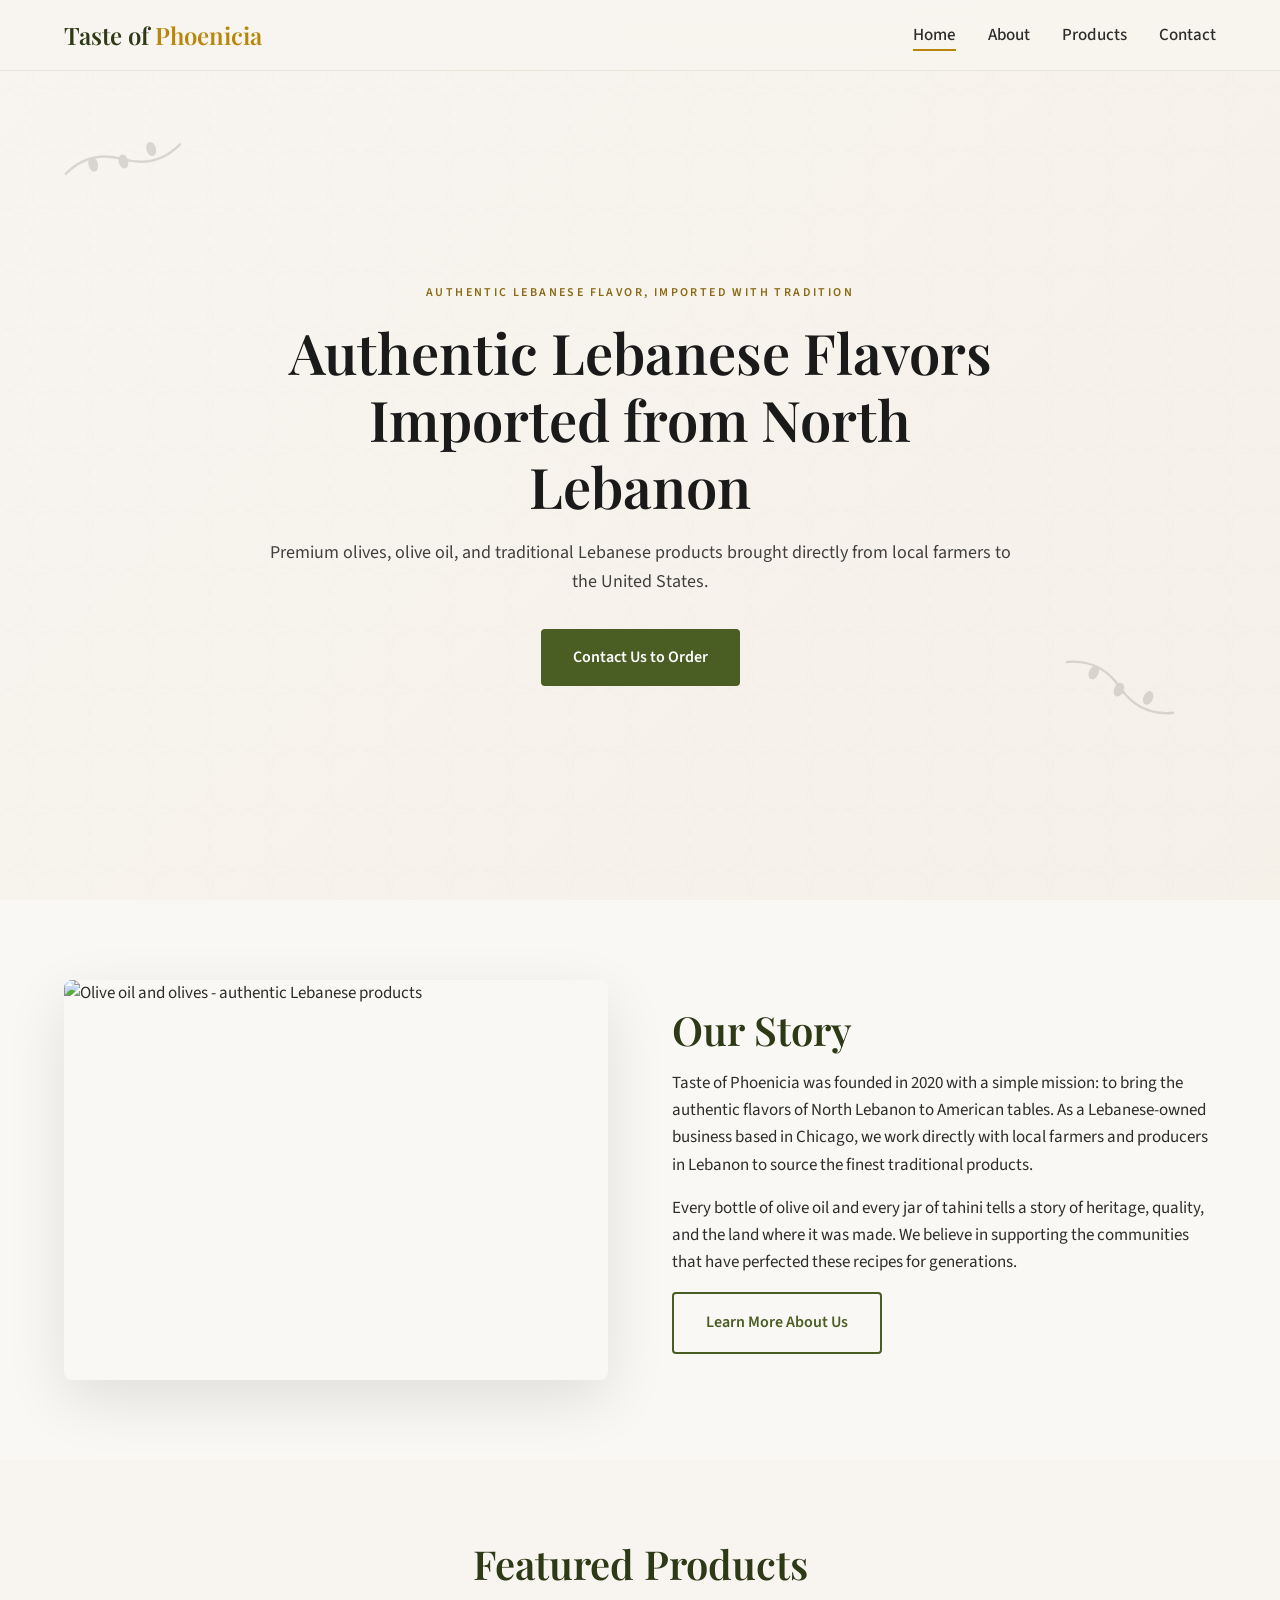
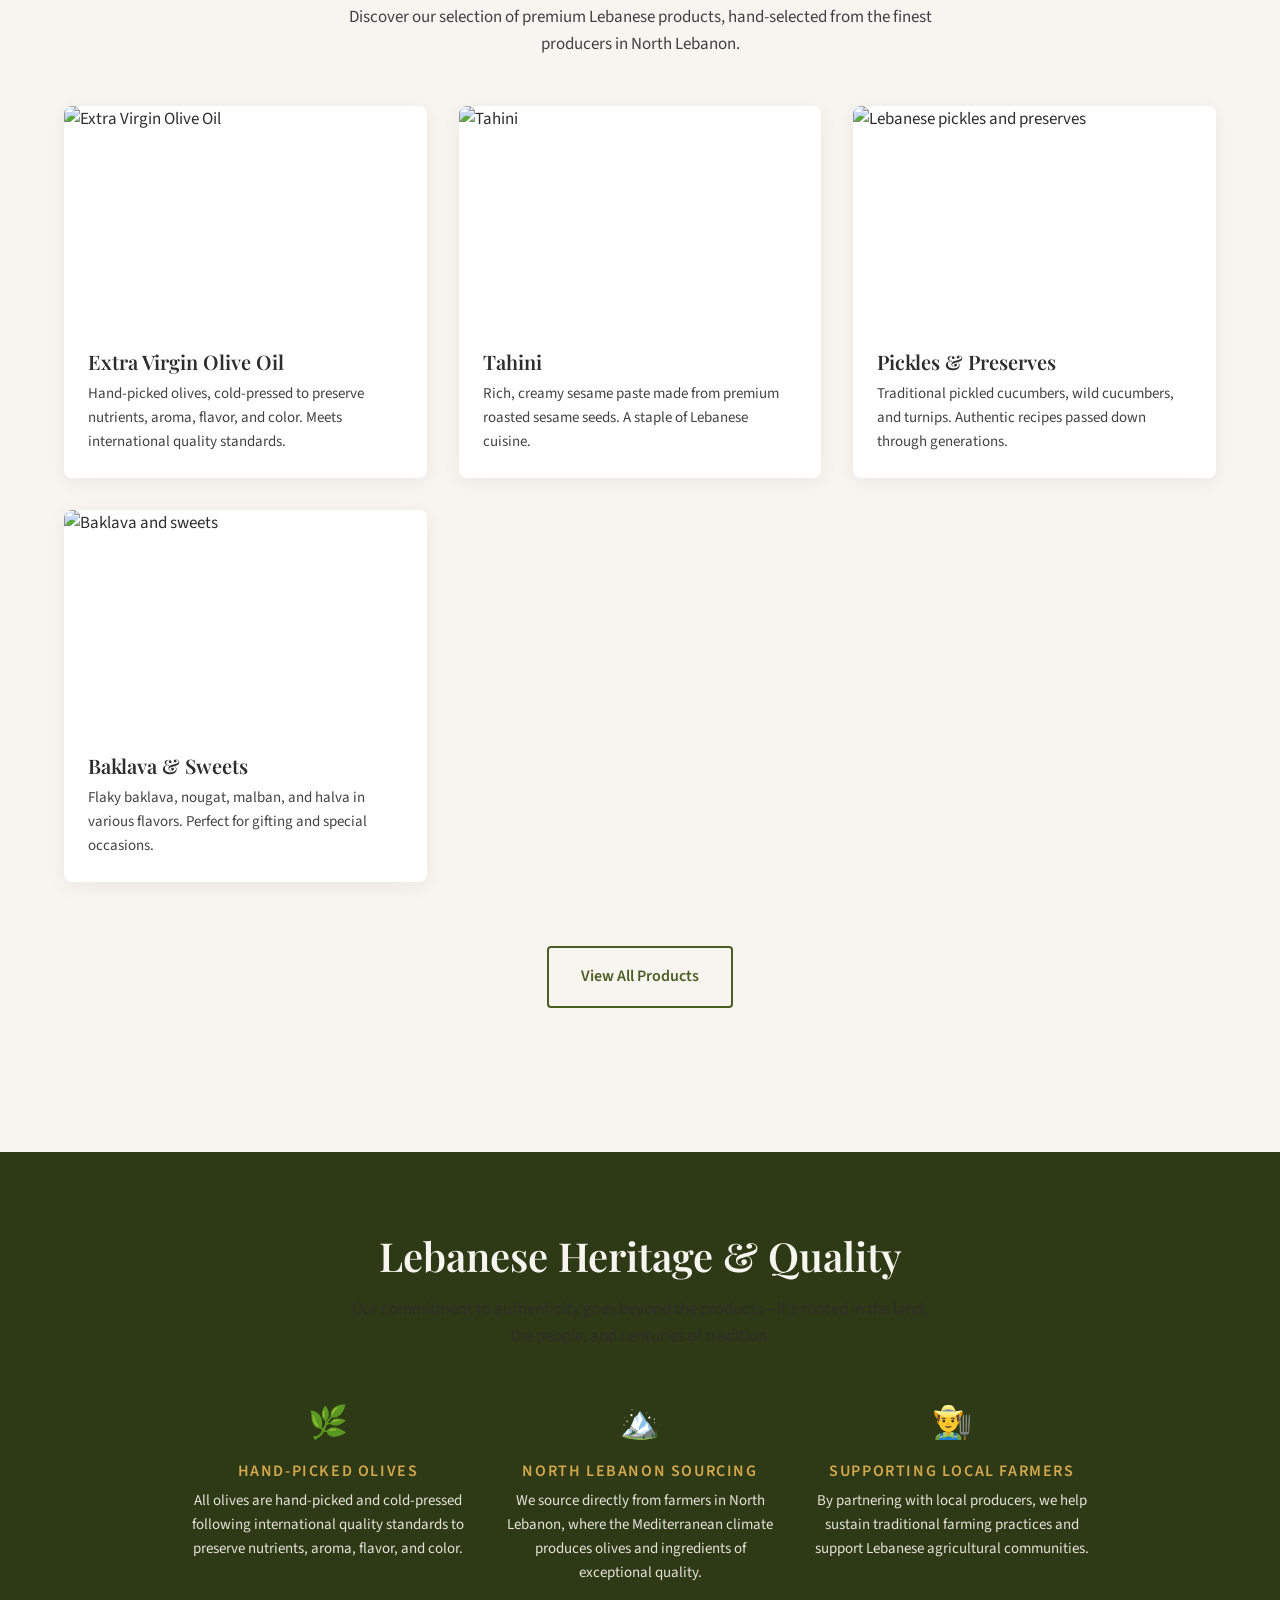
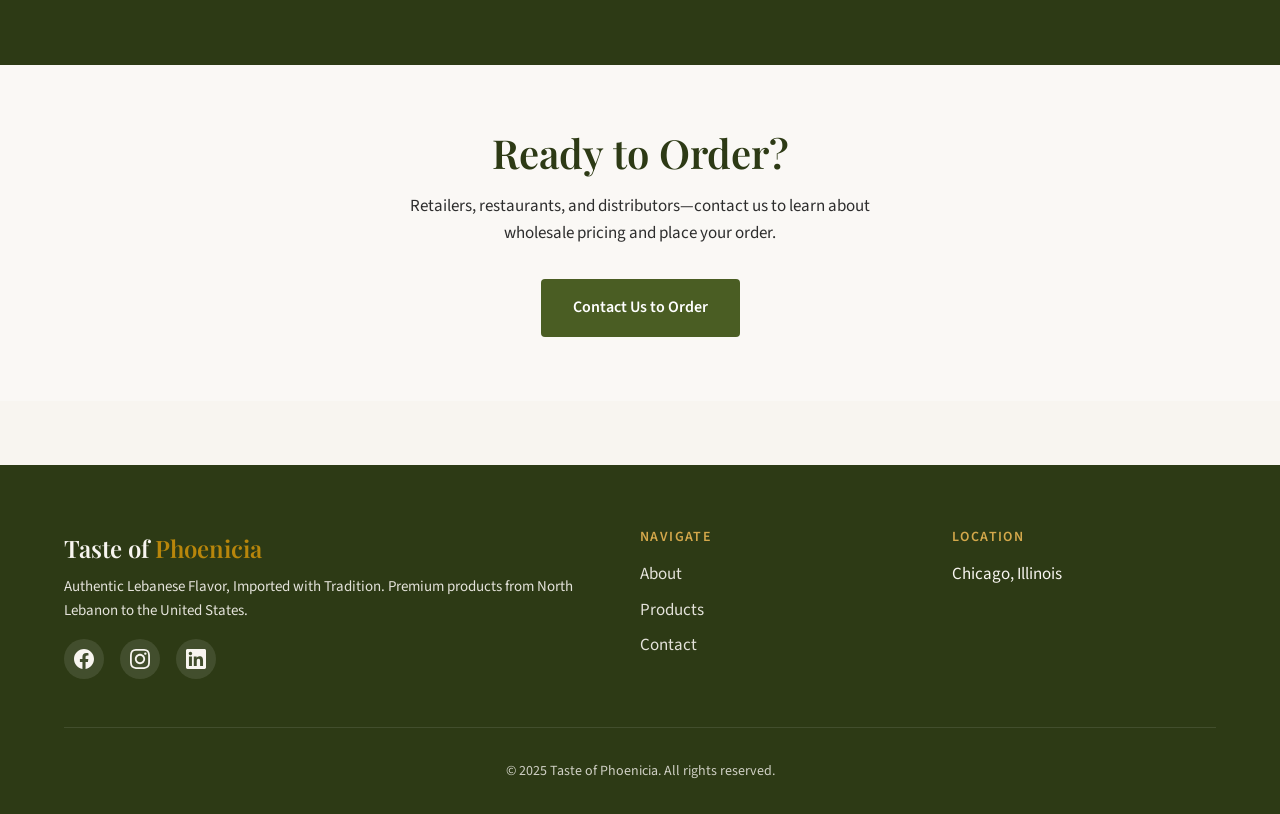
==== index.html @ 111ba5b9 "Initial website structure for Taste of Phoenicia" ====
<!DOCTYPE html>
<html lang="en">
<head>
  <meta charset="UTF-8">
  <meta name="viewport" content="width=device-width, initial-scale=1.0">
  <meta name="description" content="Taste of Phoenicia - Authentic Lebanese flavors imported from North Lebanon. Premium olives, olive oil, and traditional products for retailers and distributors in the USA.">
  <title>Taste of Phoenicia | Authentic Lebanese Flavors Imported from North Lebanon</title>
  <link rel="preconnect" href="https://fonts.googleapis.com">
  <link rel="preconnect" href="https://fonts.gstatic.com" crossorigin>
  <link href="https://fonts.googleapis.com/css2?family=Playfair+Display:wght@400;500;600;700&family=Source+Sans+3:wght@400;500;600;700&display=swap" rel="stylesheet">
  <link rel="icon" type="image/svg+xml" href="favicon.svg">
  <link rel="stylesheet" href="css/styles.css">
</head>
<body>
  <header class="header" id="header">
    <nav class="nav container">
      <a href="index.html" class="logo">Taste of <span>Phoenicia</span></a>
      <button class="menu-toggle" id="menuToggle" aria-label="Toggle menu">
        <span></span>
        <span></span>
        <span></span>
      </button>
      <ul class="nav-links" id="navLinks">
        <li><a href="index.html" class="active">Home</a></li>
        <li><a href="about.html">About</a></li>
        <li><a href="products.html">Products</a></li>
        <li><a href="contact.html">Contact</a></li>
      </ul>
    </nav>
  </header>

  <main>
    <section class="hero">
      <div class="olive-branch" style="top: 15%; left: 5%; transform: rotate(-15deg);">
        <svg viewBox="0 0 100 40" xmlns="http://www.w3.org/2000/svg"><path d="M0 20 Q25 5 50 20 Q75 35 100 20" fill="none" stroke="currentColor" stroke-width="2"/><ellipse cx="25" cy="18" rx="4" ry="6" fill="currentColor"/><ellipse cx="50" cy="22" rx="4" ry="6" fill="currentColor"/><ellipse cx="75" cy="18" rx="4" ry="6" fill="currentColor"/></svg>
      </div>
      <div class="olive-branch" style="bottom: 20%; right: 8%; transform: rotate(25deg);">
        <svg viewBox="0 0 100 40" xmlns="http://www.w3.org/2000/svg"><path d="M0 20 Q25 5 50 20 Q75 35 100 20" fill="none" stroke="currentColor" stroke-width="2"/><ellipse cx="25" cy="18" rx="4" ry="6" fill="currentColor"/><ellipse cx="50" cy="22" rx="4" ry="6" fill="currentColor"/><ellipse cx="75" cy="18" rx="4" ry="6" fill="currentColor"/></svg>
      </div>
      <div class="hero-content container">
        <span class="hero-badge">Authentic Lebanese Flavor, Imported with Tradition</span>
        <h1>Authentic Lebanese Flavors Imported from North Lebanon</h1>
        <p class="hero-subheadline">Premium olives, olive oil, and traditional Lebanese products brought directly from local farmers to the United States.</p>
        <a href="contact.html" class="btn btn-primary">Contact Us to Order</a>
      </div>
    </section>

    <section class="section section-alt" id="about-preview">
      <div class="container">
        <div class="about-preview">
          <div class="about-preview-image">
            <img src="https://images.unsplash.com/photo-1474979266404-7eaacbcd87c5?w=800&q=80" alt="Olive oil and olives - authentic Lebanese products">
          </div>
          <div class="about-preview-content">
            <h2>Our Story</h2>
            <p>Taste of Phoenicia was founded in 2020 with a simple mission: to bring the authentic flavors of North Lebanon to American tables. As a Lebanese-owned business based in Chicago, we work directly with local farmers and producers in Lebanon to source the finest traditional products.</p>
            <p>Every bottle of olive oil and every jar of tahini tells a story of heritage, quality, and the land where it was made. We believe in supporting the communities that have perfected these recipes for generations.</p>
            <a href="about.html" class="btn btn-outline">Learn More About Us</a>
          </div>
        </div>
      </div>
    </section>

    <section class="section" id="products">
      <div class="container">
        <div class="section-header">
          <h2>Featured Products</h2>
          <p>Discover our selection of premium Lebanese products, hand-selected from the finest producers in North Lebanon.</p>
        </div>
        <div class="products-grid">
          <article class="product-card">
            <div class="product-card-image">
              <img src="https://images.unsplash.com/photo-1474979266404-7eaacbcd87c5?w=600&q=80" alt="Extra Virgin Olive Oil">
            </div>
            <div class="product-card-content">
              <h3>Extra Virgin Olive Oil</h3>
              <p>Hand-picked olives, cold-pressed to preserve nutrients, aroma, flavor, and color. Meets international quality standards.</p>
            </div>
          </article>
          <article class="product-card">
            <div class="product-card-image">
              <img src="https://images.unsplash.com/photo-1604329760661-e71dc83f2b26?w=600&q=80" alt="Tahini">
            </div>
            <div class="product-card-content">
              <h3>Tahini</h3>
              <p>Rich, creamy sesame paste made from premium roasted sesame seeds. A staple of Lebanese cuisine.</p>
            </div>
          </article>
          <article class="product-card">
            <div class="product-card-image">
              <img src="https://images.unsplash.com/photo-1542838132-92c53300491e?w=600&q=80" alt="Lebanese pickles and preserves">
            </div>
            <div class="product-card-content">
              <h3>Pickles & Preserves</h3>
              <p>Traditional pickled cucumbers, wild cucumbers, and turnips. Authentic recipes passed down through generations.</p>
            </div>
          </article>
          <article class="product-card">
            <div class="product-card-image">
              <img src="https://images.unsplash.com/photo-1563720360172-67b8f3dce741?w=600&q=80" alt="Baklava and sweets">
            </div>
            <div class="product-card-content">
              <h3>Baklava & Sweets</h3>
              <p>Flaky baklava, nougat, malban, and halva in various flavors. Perfect for gifting and special occasions.</p>
            </div>
          </article>
        </div>
        <div class="cta-section">
          <a href="products.html" class="btn btn-outline">View All Products</a>
        </div>
      </div>
    </section>

    <section class="section heritage">
      <div class="container">
        <div class="section-header">
          <h2>Lebanese Heritage & Quality</h2>
          <p>Our commitment to authenticity goes beyond the products—it's rooted in the land, the people, and centuries of tradition.</p>
        </div>
        <div class="heritage-features">
          <div class="heritage-feature">
            <div class="heritage-feature-icon">🌿</div>
            <h4>Hand-Picked Olives</h4>
            <p>All olives are hand-picked and cold-pressed following international quality standards to preserve nutrients, aroma, flavor, and color.</p>
          </div>
          <div class="heritage-feature">
            <div class="heritage-feature-icon">🏔️</div>
            <h4>North Lebanon Sourcing</h4>
            <p>We source directly from farmers in North Lebanon, where the Mediterranean climate produces olives and ingredients of exceptional quality.</p>
          </div>
          <div class="heritage-feature">
            <div class="heritage-feature-icon">👨‍🌾</div>
            <h4>Supporting Local Farmers</h4>
            <p>By partnering with local producers, we help sustain traditional farming practices and support Lebanese agricultural communities.</p>
          </div>
        </div>
      </div>
    </section>

    <section class="section section-alt cta-section">
      <div class="container">
        <h2>Ready to Order?</h2>
        <p>Retailers, restaurants, and distributors—contact us to learn about wholesale pricing and place your order.</p>
        <a href="contact.html" class="btn btn-primary">Contact Us to Order</a>
      </div>
    </section>
  </main>

  <footer class="footer">
    <div class="container">
      <div class="footer-content">
        <div class="footer-brand">
          <div class="logo">Taste of <span>Phoenicia</span></div>
          <p>Authentic Lebanese Flavor, Imported with Tradition. Premium products from North Lebanon to the United States.</p>
          <div class="social-links">
            <a href="#" aria-label="Facebook"><svg width="20" height="20" viewBox="0 0 24 24" fill="currentColor" aria-hidden="true"><path d="M24 12.073c0-6.627-5.373-12-12-12s-12 5.373-12 12c0 5.99 4.388 10.954 10.125 11.854v-8.385H7.078v-3.47h3.047V9.43c0-3.007 1.792-4.669 4.533-4.669 1.312 0 2.686.235 2.686.235v2.953H15.83c-1.491 0-1.956.925-1.956 1.874v2.25h3.328l-.532 3.47h-2.796v8.385C19.612 23.027 24 18.062 24 12.073z"/></svg></a>
            <a href="#" aria-label="Instagram"><svg width="20" height="20" viewBox="0 0 24 24" fill="currentColor" aria-hidden="true"><path d="M12 2.163c3.204 0 3.584.012 4.85.07 3.252.148 4.771 1.691 4.919 4.919.058 1.265.069 1.645.069 4.849 0 3.205-.012 3.584-.069 4.849-.149 3.225-1.664 4.771-4.919 4.919-1.266.058-1.644.07-4.85.07-3.204 0-3.584-.012-4.849-.07-3.26-.149-4.771-1.699-4.919-4.92-.058-1.265-.07-1.644-.07-4.849 0-3.204.013-3.583.07-4.849.149-3.227 1.664-4.771 4.919-4.919 1.266-.057 1.645-.069 4.849-.069zm0-2.163c-3.259 0-3.667.014-4.947.072-4.358.2-6.78 2.618-6.98 6.98-.059 1.281-.073 1.689-.073 4.948 0 3.259.014 3.668.072 4.948.2 4.358 2.618 6.78 6.98 6.98 1.281.058 1.689.072 4.948.072 3.259 0 3.668-.014 4.948-.072 4.354-.2 6.782-2.618 6.979-6.98.059-1.28.073-1.689.073-4.948 0-3.259-.014-3.667-.072-4.947-.196-4.354-2.617-6.78-6.979-6.98-1.281-.059-1.69-.073-4.949-.073zm0 5.838c-3.403 0-6.162 2.759-6.162 6.162s2.759 6.163 6.162 6.163 6.162-2.759 6.162-6.163c0-3.403-2.759-6.162-6.162-6.162zm0 10.162c-2.209 0-4-1.79-4-4 0-2.209 1.791-4 4-4s4 1.791 4 4c0 2.21-1.791 4-4 4zm6.406-11.845c-.796 0-1.441.645-1.441 1.44s.645 1.44 1.441 1.44c.795 0 1.439-.645 1.439-1.44s-.644-1.44-1.439-1.44z"/></svg></a>
            <a href="#" aria-label="LinkedIn"><svg width="20" height="20" viewBox="0 0 24 24" fill="currentColor" aria-hidden="true"><path d="M20.447 20.452h-3.554v-5.569c0-1.328-.027-3.037-1.852-3.037-1.853 0-2.136 1.445-2.136 2.939v5.667H9.351V9h3.414v1.561h.046c.477-.9 1.637-1.85 3.37-1.85 3.601 0 4.267 2.37 4.267 5.455v6.286zM5.337 7.433c-1.144 0-2.063-.926-2.063-2.065 0-1.138.92-2.063 2.063-2.063 1.14 0 2.064.925 2.064 2.063 0 1.139-.925 2.065-2.064 2.065zm1.782 13.019H3.555V9h3.564v11.452zM22.225 0H1.771C.792 0 0 .774 0 1.729v20.542C0 23.227.792 24 1.771 24h20.451C23.2 24 24 23.227 24 22.271V1.729C24 .774 23.2 0 22.222 0h.003z"/></svg></a>
          </div>
        </div>
        <div class="footer-links">
          <h4>Navigate</h4>
          <ul>
            <li><a href="about.html">About</a></li>
            <li><a href="products.html">Products</a></li>
            <li><a href="contact.html">Contact</a></li>
          </ul>
        </div>
        <div class="footer-links">
          <h4>Location</h4>
          <ul>
            <li>Chicago, Illinois</li>
          </ul>
        </div>
      </div>
      <div class="footer-bottom">
        <p>&copy; 2025 Taste of Phoenicia. All rights reserved.</p>
      </div>
    </div>
  </footer>

  <script src="js/main.js"></script>
</body>
</html>
---- css/styles.css ----
/* ============================================
   Taste of Phoenicia - Mediterranean Theme
   ============================================ */

:root {
  /* Color Palette */
  --olive-green: #4a5d23;
  --olive-green-light: #6b7c3a;
  --olive-green-dark: #2d3a15;
  --cream: #f8f5f0;
  --cream-warm: #f5f0e8;
  --off-white: #faf8f5;
  --black: #1a1a1a;
  --black-soft: #2d2d2d;
  --gold: #b8860b;
  --gold-light: #d4a84b;
  --gold-dark: #8b6914;
  
  /* Typography */
  --font-display: 'Playfair Display', Georgia, serif;
  --font-body: 'Source Sans 3', 'Segoe UI', sans-serif;
  
  /* Spacing */
  --section-padding: 5rem 2rem;
  --container-max: 1200px;
  
  /* Transitions */
  --transition: 0.3s ease;
}

/* Reset & Base */
*, *::before, *::after {
  box-sizing: border-box;
  margin: 0;
  padding: 0;
}

html {
  scroll-behavior: smooth;
}

body {
  font-family: var(--font-body);
  font-size: 1.0625rem;
  line-height: 1.6;
  color: var(--black-soft);
  background-color: var(--cream);
  overflow-x: hidden;
}

img {
  max-width: 100%;
  height: auto;
  display: block;
}

a {
  color: var(--olive-green);
  text-decoration: none;
  transition: color var(--transition);
}

a:hover {
  color: var(--gold);
}

/* Typography */
h1, h2, h3, h4 {
  font-family: var(--font-display);
  font-weight: 600;
  line-height: 1.2;
}

h1 {
  font-size: clamp(2.25rem, 5vw, 3.5rem);
  color: var(--black);
}

h2 {
  font-size: clamp(1.75rem, 4vw, 2.5rem);
  color: var(--olive-green-dark);
  margin-bottom: 1rem;
}

h3 {
  font-size: 1.25rem;
  color: var(--black-soft);
}

/* Container */
.container {
  width: 100%;
  max-width: var(--container-max);
  margin: 0 auto;
  padding: 0 1.5rem;
}

/* ============================================
   Header & Navigation
   ============================================ */

.header {
  position: fixed;
  top: 0;
  left: 0;
  right: 0;
  z-index: 1000;
  background: rgba(248, 245, 240, 0.95);
  backdrop-filter: blur(10px);
  border-bottom: 1px solid rgba(74, 93, 35, 0.1);
  transition: background var(--transition);
}

.header.scrolled {
  box-shadow: 0 2px 20px rgba(0, 0, 0, 0.06);
}

.nav {
  display: flex;
  justify-content: space-between;
  align-items: center;
  padding: 1rem 1.5rem;
  max-width: var(--container-max);
  margin: 0 auto;
}

.logo {
  font-family: var(--font-display);
  font-size: 1.5rem;
  font-weight: 600;
  color: var(--olive-green-dark);
}

.logo span {
  color: var(--gold);
}

.nav-links {
  display: flex;
  gap: 2rem;
  list-style: none;
}

.nav-links a {
  font-weight: 500;
  color: var(--black-soft);
  position: relative;
}

.nav-links a::after {
  content: '';
  position: absolute;
  bottom: -4px;
  left: 0;
  width: 0;
  height: 2px;
  background: var(--gold);
  transition: width var(--transition);
}

.nav-links a:hover::after,
.nav-links a.active::after {
  width: 100%;
}

/* Mobile Menu Toggle */
.menu-toggle {
  display: none;
  background: none;
  border: none;
  cursor: pointer;
  padding: 0.5rem;
}

.menu-toggle span {
  display: block;
  width: 24px;
  height: 2px;
  background: var(--olive-green);
  margin: 5px 0;
  transition: var(--transition);
}

/* ============================================
   Hero Section
   ============================================ */

.hero {
  min-height: 100vh;
  display: flex;
  align-items: center;
  justify-content: center;
  position: relative;
  padding: 8rem 2rem 4rem;
  background: 
    linear-gradient(135deg, rgba(248, 245, 240, 0.97) 0%, rgba(245, 240, 232, 0.95) 100%),
    url('https://images.unsplash.com/photo-1474979266404-7eaacbcd87c5?w=1920&q=80') center/cover no-repeat;
  overflow: hidden;
}

.hero::before {
  content: '';
  position: absolute;
  top: 0;
  left: 0;
  right: 0;
  bottom: 0;
  background: url("data:image/svg+xml,%3Csvg width='60' height='60' viewBox='0 0 60 60' xmlns='http://www.w3.org/2000/svg'%3E%3Cpath d='M30 5 L35 25 L55 30 L35 35 L30 55 L25 35 L5 30 L25 25 Z' fill='none' stroke='%234a5d23' stroke-opacity='0.03' stroke-width='0.5'/%3E%3C/svg%3E");
  pointer-events: none;
}

.hero-content {
  text-align: center;
  max-width: 800px;
  position: relative;
  z-index: 1;
}

.hero-badge {
  display: inline-block;
  font-size: 0.75rem;
  font-weight: 600;
  letter-spacing: 0.2em;
  text-transform: uppercase;
  color: var(--gold-dark);
  margin-bottom: 1rem;
}

.hero h1 {
  margin-bottom: 1.25rem;
  color: var(--black);
}

.hero-subheadline {
  font-size: 1.125rem;
  color: var(--black-soft);
  margin-bottom: 2rem;
  opacity: 0.9;
}

.btn {
  display: inline-block;
  padding: 1rem 2rem;
  font-family: var(--font-body);
  font-weight: 600;
  font-size: 1rem;
  text-align: center;
  border: none;
  cursor: pointer;
  transition: all var(--transition);
  border-radius: 4px;
}

.btn-primary {
  background: var(--olive-green);
  color: white;
}

.btn-primary:hover {
  background: var(--olive-green-dark);
  transform: translateY(-2px);
  box-shadow: 0 8px 25px rgba(74, 93, 35, 0.3);
}

.btn-outline {
  background: transparent;
  color: var(--olive-green);
  border: 2px solid var(--olive-green);
}

.btn-outline:hover {
  background: var(--olive-green);
  color: white;
}

/* ============================================
   Olive Branch Decoration
   ============================================ */

.olive-branch {
  opacity: 0.15;
  position: absolute;
  pointer-events: none;
}

.olive-branch svg {
  width: 120px;
  height: auto;
  fill: var(--olive-green);
}

/* ============================================
   Section Styles
   ============================================ */

.section {
  padding: var(--section-padding);
}

.section-alt {
  background: var(--off-white);
}

.section-header {
  text-align: center;
  max-width: 600px;
  margin: 0 auto 3rem;
}

.section-header p {
  margin-top: 0.75rem;
  color: var(--black-soft);
  opacity: 0.9;
}

/* About Preview */
.about-preview {
  display: grid;
  grid-template-columns: 1fr 1fr;
  gap: 4rem;
  align-items: center;
}

.about-preview-image {
  border-radius: 8px;
  overflow: hidden;
  box-shadow: 0 20px 60px rgba(0, 0, 0, 0.1);
}

.about-preview-image img {
  width: 100%;
  height: 400px;
  object-fit: cover;
}

.about-preview-content h2 {
  margin-bottom: 1rem;
}

.about-preview-content p {
  margin-bottom: 1rem;
}

/* Featured Products */
.products-grid {
  display: grid;
  grid-template-columns: repeat(auto-fill, minmax(280px, 1fr));
  gap: 2rem;
}

.product-card {
  background: white;
  border-radius: 8px;
  overflow: hidden;
  box-shadow: 0 4px 20px rgba(0, 0, 0, 0.06);
  transition: transform var(--transition), box-shadow var(--transition);
}

.product-card:hover {
  transform: translateY(-5px);
  box-shadow: 0 12px 40px rgba(0, 0, 0, 0.1);
}

.product-card-image {
  height: 220px;
  overflow: hidden;
}

.product-card-image img {
  width: 100%;
  height: 100%;
  object-fit: cover;
}

.product-card-content {
  padding: 1.5rem;
}

.product-card-content h3 {
  margin-bottom: 0.5rem;
}

.product-card-content p {
  font-size: 0.9375rem;
  color: var(--black-soft);
  opacity: 0.9;
}

/* Heritage Section */
.heritage {
  background: var(--olive-green-dark);
  color: var(--cream);
  text-align: center;
}

.heritage h2 {
  color: var(--cream);
}

.heritage p {
  max-width: 700px;
  margin: 0 auto 2rem;
  opacity: 0.95;
}

.heritage-features {
  display: flex;
  flex-wrap: wrap;
  justify-content: center;
  gap: 2rem;
  margin-top: 2rem;
}

.heritage-feature {
  flex: 1;
  min-width: 200px;
  max-width: 280px;
}

.heritage-feature-icon {
  font-size: 2rem;
  margin-bottom: 0.75rem;
}

.heritage-feature h4 {
  font-family: var(--font-body);
  font-size: 1rem;
  font-weight: 600;
  text-transform: uppercase;
  letter-spacing: 0.1em;
  color: var(--gold-light);
  margin-bottom: 0.5rem;
}

.heritage-feature p {
  font-size: 0.9375rem;
  margin: 0;
  opacity: 0.9;
}

/* CTA Section */
.cta-section {
  text-align: center;
  padding: 4rem 2rem;
}

.cta-section h2 {
  margin-bottom: 1rem;
}

.cta-section p {
  margin-bottom: 2rem;
  max-width: 500px;
  margin-left: auto;
  margin-right: auto;
}

/* ============================================
   About Page
   ============================================ */

.page-hero {
  padding: 8rem 2rem 4rem;
  text-align: center;
  background: linear-gradient(180deg, var(--cream-warm) 0%, var(--cream) 100%);
}

.page-hero h1 {
  margin-bottom: 0.75rem;
}

.page-hero p {
  font-size: 1.125rem;
  color: var(--black-soft);
}

.about-story {
  max-width: 800px;
  margin: 0 auto;
}

.about-story p {
  margin-bottom: 1.5rem;
  font-size: 1.0625rem;
}

.about-story .highlight {
  background: linear-gradient(120deg, rgba(184, 134, 11, 0.1) 0%, rgba(74, 93, 35, 0.05) 100%);
  padding: 2rem;
  border-radius: 8px;
  border-left: 4px solid var(--gold);
  margin: 2rem 0;
}

.about-values {
  display: grid;
  grid-template-columns: repeat(auto-fit, minmax(250px, 1fr));
  gap: 2rem;
  margin-top: 3rem;
}

.about-value {
  text-align: center;
  padding: 2rem 1.5rem;
  background: white;
  border-radius: 8px;
  box-shadow: 0 4px 20px rgba(0, 0, 0, 0.05);
}

.about-value h3 {
  margin-bottom: 0.5rem;
  color: var(--olive-green);
}

.about-value p {
  font-size: 0.9375rem;
  margin: 0;
}

/* ============================================
   Products Page
   ============================================ */

.products-intro {
  text-align: center;
  max-width: 600px;
  margin: 0 auto 3rem;
}

.products-intro p {
  margin-top: 0.75rem;
}

.products-notice {
  background: var(--off-white);
  border: 1px solid rgba(74, 93, 35, 0.2);
  border-radius: 8px;
  padding: 1.5rem 2rem;
  margin-bottom: 3rem;
  text-align: center;
}

.products-notice strong {
  color: var(--olive-green);
}

.products-catalog {
  display: grid;
  grid-template-columns: repeat(auto-fill, minmax(300px, 1fr));
  gap: 2rem;
}

.product-item {
  display: flex;
  gap: 1.5rem;
  background: white;
  border-radius: 8px;
  overflow: hidden;
  box-shadow: 0 4px 20px rgba(0, 0, 0, 0.06);
  transition: box-shadow var(--transition);
}

.product-item:hover {
  box-shadow: 0 8px 30px rgba(0, 0, 0, 0.1);
}

.product-item-image {
  width: 120px;
  min-width: 120px;
  height: 120px;
  overflow: hidden;
}

.product-item-image img {
  width: 100%;
  height: 100%;
  object-fit: cover;
}

.product-item-content {
  padding: 1.25rem 1.25rem 1.25rem 0;
}

.product-item-content h3 {
  font-size: 1.0625rem;
  margin-bottom: 0.25rem;
}

.product-item-content p {
  font-size: 0.875rem;
  color: var(--black-soft);
  opacity: 0.9;
}

/* ============================================
   Contact Page
   ============================================ */

.contact-layout {
  display: grid;
  grid-template-columns: 1fr 1fr;
  gap: 4rem;
  align-items: start;
}

.contact-info h2 {
  margin-bottom: 1rem;
}

.contact-info p {
  margin-bottom: 1.5rem;
}

.contact-details {
  list-style: none;
}

.contact-details li {
  display: flex;
  align-items: flex-start;
  gap: 1rem;
  margin-bottom: 1rem;
}

.contact-details li strong {
  min-width: 80px;
  color: var(--olive-green);
}

.contact-form {
  background: white;
  padding: 2rem;
  border-radius: 8px;
  box-shadow: 0 4px 30px rgba(0, 0, 0, 0.08);
}

.form-group {
  margin-bottom: 1.25rem;
}

.form-group label {
  display: block;
  font-weight: 600;
  margin-bottom: 0.5rem;
  color: var(--black-soft);
}

.form-group input,
.form-group select,
.form-group textarea {
  width: 100%;
  padding: 0.75rem 1rem;
  font-family: var(--font-body);
  font-size: 1rem;
  border: 1px solid rgba(74, 93, 35, 0.3);
  border-radius: 4px;
  background: var(--cream);
  transition: border-color var(--transition);
}

.form-group input:focus,
.form-group select:focus,
.form-group textarea:focus {
  outline: none;
  border-color: var(--olive-green);
}

.form-group textarea {
  min-height: 120px;
  resize: vertical;
}

.form-group .optional {
  font-weight: 400;
  color: var(--black-soft);
  opacity: 0.7;
}

/* ============================================
   Footer
   ============================================ */

.footer {
  background: var(--olive-green-dark);
  color: var(--cream);
  padding: 4rem 2rem 2rem;
  margin-top: 4rem;
}

.footer-content {
  display: grid;
  grid-template-columns: 2fr 1fr 1fr;
  gap: 3rem;
  max-width: var(--container-max);
  margin: 0 auto 3rem;
}

.footer-brand .logo {
  color: var(--cream);
  margin-bottom: 0.5rem;
}

.footer-brand p {
  font-size: 0.9375rem;
  opacity: 0.9;
}

.footer-links h4 {
  font-family: var(--font-body);
  font-size: 0.875rem;
  font-weight: 600;
  text-transform: uppercase;
  letter-spacing: 0.1em;
  color: var(--gold-light);
  margin-bottom: 1rem;
}

.footer-links ul {
  list-style: none;
}

.footer-links li {
  margin-bottom: 0.5rem;
}

.footer-links a {
  color: var(--cream);
  opacity: 0.9;
}

.footer-links a:hover {
  color: var(--gold-light);
  opacity: 1;
}

.social-links {
  display: flex;
  gap: 1rem;
  margin-top: 1rem;
}

.social-links a {
  display: flex;
  align-items: center;
  justify-content: center;
  width: 40px;
  height: 40px;
  background: rgba(255, 255, 255, 0.1);
  border-radius: 50%;
  color: var(--cream);
  transition: background var(--transition), color var(--transition);
}

.social-links a:hover {
  background: var(--gold);
  color: var(--black);
}

.social-links a svg {
  flex-shrink: 0;
}

.social-links a svg {
  flex-shrink: 0;
}

.social-links a svg {
  flex-shrink: 0;
}

.social-links a svg {
  flex-shrink: 0;
}

.footer-bottom {
  border-top: 1px solid rgba(255, 255, 255, 0.1);
  padding-top: 2rem;
  text-align: center;
}

.footer-bottom p {
  font-size: 0.875rem;
  opacity: 0.8;
}

/* ============================================
   Responsive Design
   ============================================ */

@media (max-width: 968px) {
  .about-preview {
    grid-template-columns: 1fr;
    gap: 2rem;
  }
  
  .about-preview-image {
    order: -1;
  }
  
  .contact-layout {
    grid-template-columns: 1fr;
  }
  
  .footer-content {
    grid-template-columns: 1fr 1fr;
  }
}

@media (max-width: 768px) {
  .menu-toggle {
    display: block;
  }
  
  .nav-links {
    position: fixed;
    top: 0;
    right: -100%;
    width: 80%;
    max-width: 300px;
    height: 100vh;
    background: var(--cream);
    flex-direction: column;
    justify-content: center;
    gap: 1.5rem;
    transition: right var(--transition);
    box-shadow: -5px 0 20px rgba(0, 0, 0, 0.1);
  }
  
  .nav-links.active {
    right: 0;
  }
  
  .hero {
    padding: 6rem 1.5rem 3rem;
    background-position: center;
  }
  
  .hero h1 {
    font-size: 1.75rem;
  }
  
  .products-grid {
    grid-template-columns: 1fr;
  }
  
  .heritage-features {
    flex-direction: column;
    align-items: center;
  }
  
  .footer-content {
    grid-template-columns: 1fr;
    text-align: center;
  }
  
  .social-links {
    justify-content: center;
  }
}

@media (max-width: 480px) {
  .product-item {
    flex-direction: column;
  }
  
  .product-item-image {
    width: 100%;
    min-width: 100%;
    height: 180px;
  }
  
  .product-item-content {
    padding: 1.25rem;
  }
}
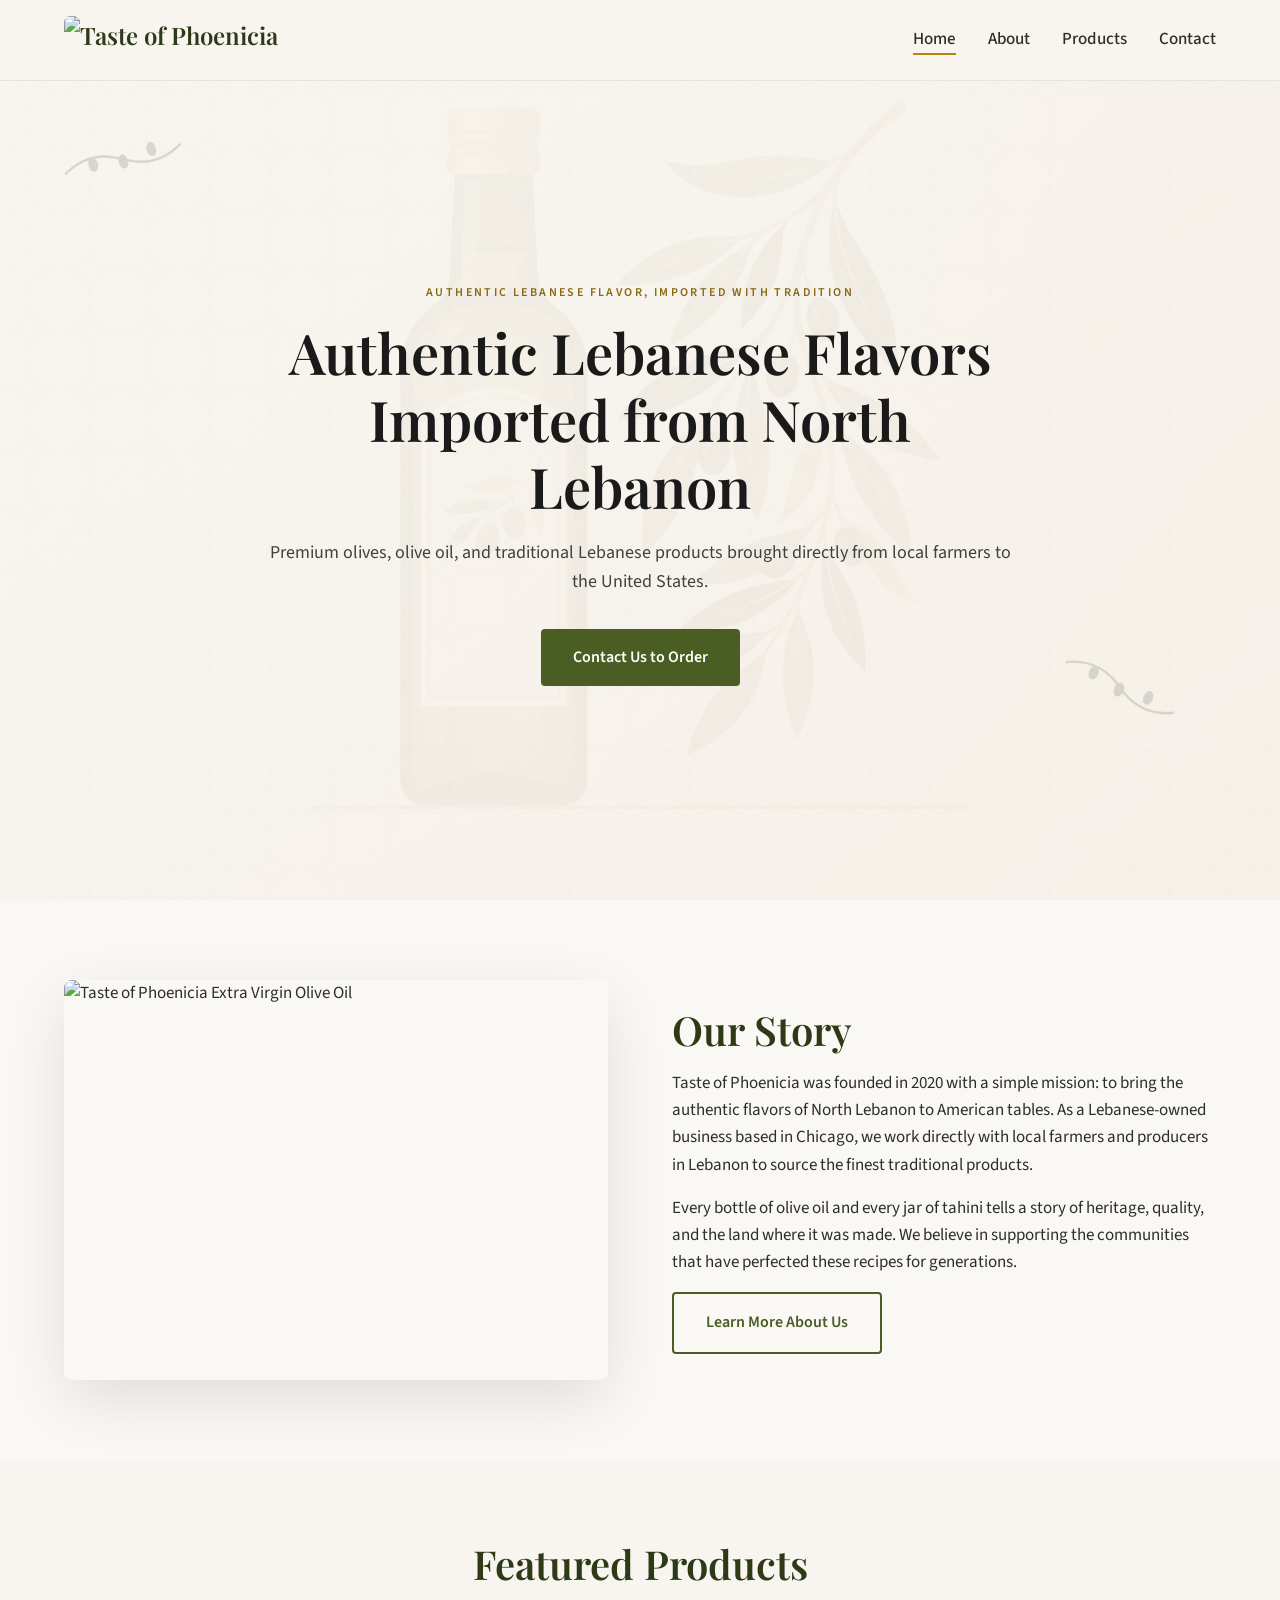
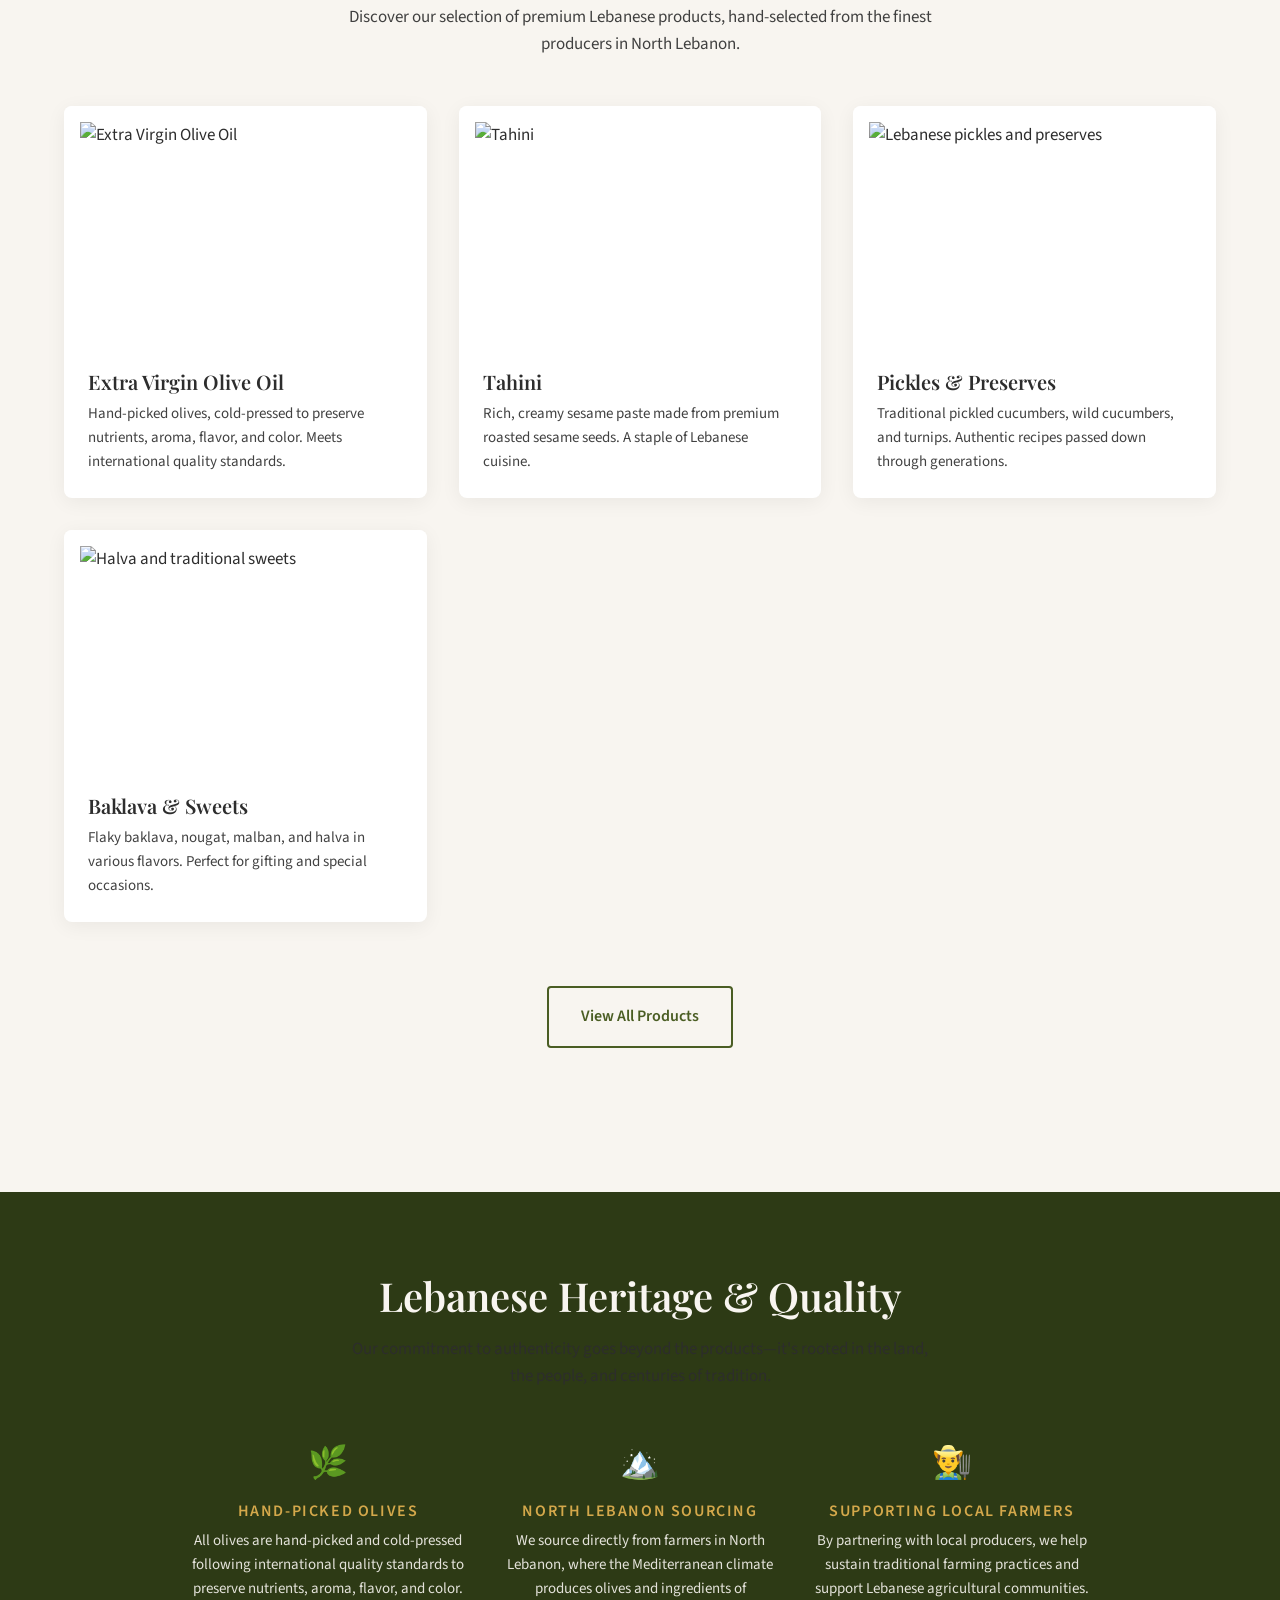
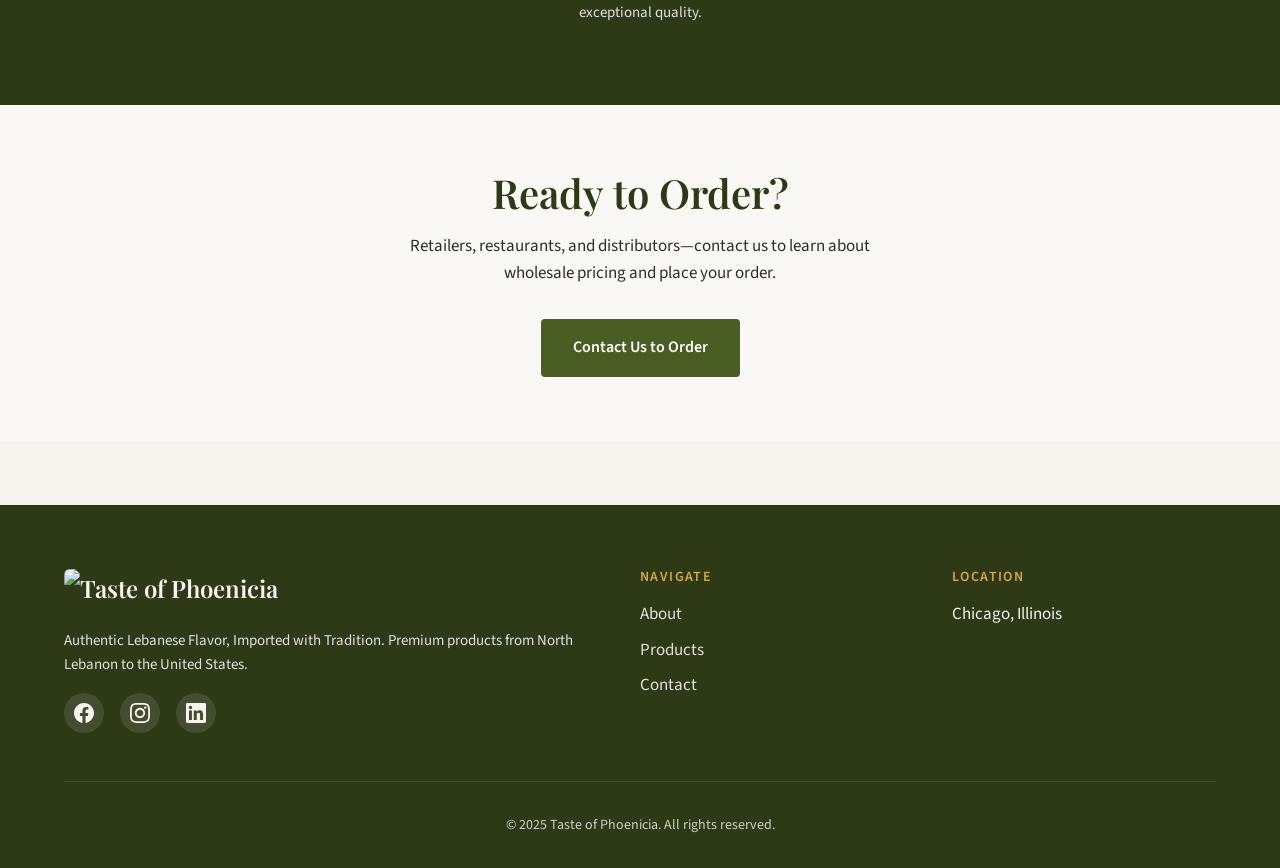
==== commit 1da761e9: "Port Products" ====
--- a/index.html
+++ b/index.html
@@ -14,7 +14,9 @@
 <body>
   <header class="header" id="header">
     <nav class="nav container">
-      <a href="index.html" class="logo">Taste of <span>Phoenicia</span></a>
+      <a href="index.html" class="logo">
+        <img src="images/products/logo.jpg" alt="Taste of Phoenicia" class="logo-img">
+      </a>
       <button class="menu-toggle" id="menuToggle" aria-label="Toggle menu">
         <span></span>
         <span></span>
@@ -49,7 +51,7 @@
       <div class="container">
         <div class="about-preview">
           <div class="about-preview-image">
-            <img src="https://images.unsplash.com/photo-1474979266404-7eaacbcd87c5?w=800&q=80" alt="Olive oil and olives - authentic Lebanese products">
+            <img src="images/products/olive-oil-2850ml.jpg" alt="Taste of Phoenicia Extra Virgin Olive Oil">
           </div>
           <div class="about-preview-content">
             <h2>Our Story</h2>
@@ -70,7 +72,7 @@
         <div class="products-grid">
           <article class="product-card">
             <div class="product-card-image">
-              <img src="https://images.unsplash.com/photo-1474979266404-7eaacbcd87c5?w=600&q=80" alt="Extra Virgin Olive Oil">
+              <img src="images/products/olive-oil-250ml.jpg" alt="Extra Virgin Olive Oil">
             </div>
             <div class="product-card-content">
               <h3>Extra Virgin Olive Oil</h3>
@@ -79,7 +81,7 @@
           </article>
           <article class="product-card">
             <div class="product-card-image">
-              <img src="https://images.unsplash.com/photo-1604329760661-e71dc83f2b26?w=600&q=80" alt="Tahini">
+              <img src="images/products/tahini-1lb.jpg" alt="Tahini">
             </div>
             <div class="product-card-content">
               <h3>Tahini</h3>
@@ -88,7 +90,7 @@
           </article>
           <article class="product-card">
             <div class="product-card-image">
-              <img src="https://images.unsplash.com/photo-1542838132-92c53300491e?w=600&q=80" alt="Lebanese pickles and preserves">
+              <img src="images/products/pickled-wild-cucumber.jpg" alt="Lebanese pickles and preserves">
             </div>
             <div class="product-card-content">
               <h3>Pickles & Preserves</h3>
@@ -97,7 +99,7 @@
           </article>
           <article class="product-card">
             <div class="product-card-image">
-              <img src="https://images.unsplash.com/photo-1563720360172-67b8f3dce741?w=600&q=80" alt="Baklava and sweets">
+              <img src="images/products/halva-plain.jpg" alt="Halva and traditional sweets">
             </div>
             <div class="product-card-content">
               <h3>Baklava & Sweets</h3>
@@ -150,7 +152,9 @@
     <div class="container">
       <div class="footer-content">
         <div class="footer-brand">
-          <div class="logo">Taste of <span>Phoenicia</span></div>
+          <div class="logo">
+            <img src="images/products/logo.jpg" alt="Taste of Phoenicia" class="logo-img">
+          </div>
           <p>Authentic Lebanese Flavor, Imported with Tradition. Premium products from North Lebanon to the United States.</p>
           <div class="social-links">
             <a href="#" aria-label="Facebook"><svg width="20" height="20" viewBox="0 0 24 24" fill="currentColor" aria-hidden="true"><path d="M24 12.073c0-6.627-5.373-12-12-12s-12 5.373-12 12c0 5.99 4.388 10.954 10.125 11.854v-8.385H7.078v-3.47h3.047V9.43c0-3.007 1.792-4.669 4.533-4.669 1.312 0 2.686.235 2.686.235v2.953H15.83c-1.491 0-1.956.925-1.956 1.874v2.25h3.328l-.532 3.47h-2.796v8.385C19.612 23.027 24 18.062 24 12.073z"/></svg></a>
--- a/css/styles.css
+++ b/css/styles.css
@@ -129,10 +129,18 @@
   font-size: 1.5rem;
   font-weight: 600;
   color: var(--olive-green-dark);
+  display: flex;
+  align-items: center;
 }
 
 .logo span {
   color: var(--gold);
+}
+
+.logo-img {
+  height: 48px;
+  width: auto;
+  border-radius: 6px;
 }
 
 .nav-links {
@@ -194,7 +202,7 @@
   padding: 8rem 2rem 4rem;
   background: 
     linear-gradient(135deg, rgba(248, 245, 240, 0.97) 0%, rgba(245, 240, 232, 0.95) 100%),
-    url('https://images.unsplash.com/photo-1474979266404-7eaacbcd87c5?w=1920&q=80') center/cover no-repeat;
+    url('../assets/images/hero.png') center/cover no-repeat;
   overflow: hidden;
 }
 
@@ -341,14 +349,14 @@
   margin-bottom: 1rem;
 }
 
-/* Featured Products */
+/* Featured Products (Home page) */
 .products-grid {
   display: grid;
   grid-template-columns: repeat(auto-fill, minmax(280px, 1fr));
   gap: 2rem;
 }
 
-.product-card {
+.products-grid .product-card {
   background: white;
   border-radius: 8px;
   overflow: hidden;
@@ -356,20 +364,25 @@
   transition: transform var(--transition), box-shadow var(--transition);
 }
 
-.product-card:hover {
+.products-grid .product-card:hover {
   transform: translateY(-5px);
   box-shadow: 0 12px 40px rgba(0, 0, 0, 0.1);
 }
 
 .product-card-image {
-  height: 220px;
+  height: 240px;
   overflow: hidden;
+  background: #fff;
+  display: flex;
+  align-items: center;
+  justify-content: center;
 }
 
 .product-card-image img {
   width: 100%;
   height: 100%;
-  object-fit: cover;
+  object-fit: contain;
+  padding: 1rem;
 }
 
 .product-card-content {
@@ -518,7 +531,7 @@
 }
 
 /* ============================================
-   Products Page
+   Products Page - Catalog
    ============================================ */
 
 .products-intro {
@@ -546,50 +559,297 @@
 
 .products-catalog {
   display: grid;
-  grid-template-columns: repeat(auto-fill, minmax(300px, 1fr));
+  grid-template-columns: repeat(3, 1fr);
   gap: 2rem;
 }
 
-.product-item {
-  display: flex;
-  gap: 1.5rem;
+/* Product Card (Catalog) */
+.products-catalog .product-card {
   background: white;
-  border-radius: 8px;
+  border-radius: 10px;
   overflow: hidden;
-  box-shadow: 0 4px 20px rgba(0, 0, 0, 0.06);
-  transition: box-shadow var(--transition);
-}
-
-.product-item:hover {
-  box-shadow: 0 8px 30px rgba(0, 0, 0, 0.1);
-}
-
-.product-item-image {
-  width: 120px;
-  min-width: 120px;
-  height: 120px;
+  box-shadow: 0 2px 16px rgba(0, 0, 0, 0.06);
+  transition: transform var(--transition), box-shadow var(--transition);
+  display: flex;
+  flex-direction: column;
+}
+
+.products-catalog .product-card:hover {
+  transform: translateY(-4px);
+  box-shadow: 0 12px 36px rgba(0, 0, 0, 0.1);
+}
+
+/* Product Gallery */
+.product-card-gallery {
+  position: relative;
+}
+
+.gallery-main {
+  position: relative;
+  height: 280px;
+  background: #fff;
+  display: flex;
+  align-items: center;
+  justify-content: center;
   overflow: hidden;
 }
 
-.product-item-image img {
+.gallery-img {
+  position: absolute;
+  inset: 0;
   width: 100%;
   height: 100%;
-  object-fit: cover;
-}
-
-.product-item-content {
-  padding: 1.25rem 1.25rem 1.25rem 0;
-}
-
-.product-item-content h3 {
-  font-size: 1.0625rem;
-  margin-bottom: 0.25rem;
-}
-
-.product-item-content p {
-  font-size: 0.875rem;
+  object-fit: contain;
+  padding: 1rem;
+  opacity: 0;
+  transition: opacity 0.35s ease;
+  pointer-events: none;
+}
+
+.gallery-img.active {
+  opacity: 1;
+  position: relative;
+  pointer-events: auto;
+}
+
+.gallery-expand {
+  position: absolute;
+  bottom: 10px;
+  right: 10px;
+  width: 36px;
+  height: 36px;
+  background: rgba(45, 58, 21, 0.8);
+  border: none;
+  border-radius: 6px;
+  color: white;
+  cursor: pointer;
+  display: flex;
+  align-items: center;
+  justify-content: center;
+  opacity: 0;
+  transition: opacity var(--transition), background var(--transition);
+  z-index: 2;
+}
+
+.product-card:hover .gallery-expand {
+  opacity: 1;
+}
+
+.gallery-expand:hover {
+  background: var(--gold);
+}
+
+/* Gallery Navigation Dots */
+.gallery-nav {
+  display: flex;
+  justify-content: center;
+  gap: 6px;
+  padding: 10px 0 14px;
+  background: white;
+}
+
+.gallery-dot {
+  width: 8px;
+  height: 8px;
+  border-radius: 50%;
+  border: 1.5px solid var(--olive-green-light);
+  background: transparent;
+  cursor: pointer;
+  padding: 0;
+  transition: all var(--transition);
+}
+
+.gallery-dot.active {
+  background: var(--olive-green);
+  border-color: var(--olive-green);
+  transform: scale(1.2);
+}
+
+.gallery-dot:hover:not(.active) {
+  background: var(--olive-green-light);
+  border-color: var(--olive-green-light);
+}
+
+/* Product Card Info */
+.product-card-info {
+  padding: 1.25rem 1.5rem 1.5rem;
+  border-top: 1px solid rgba(0, 0, 0, 0.04);
+  flex: 1;
+  display: flex;
+  flex-direction: column;
+}
+
+.product-card-info h3 {
+  font-size: 1.1rem;
+  margin-bottom: 0.4rem;
+  color: var(--black);
+}
+
+.product-card-info p {
+  font-size: 0.9rem;
   color: var(--black-soft);
-  opacity: 0.9;
+  opacity: 0.85;
+  line-height: 1.5;
+  flex: 1;
+}
+
+/* Product Size Tags */
+.product-sizes {
+  display: flex;
+  flex-wrap: wrap;
+  gap: 6px;
+  margin-top: 0.75rem;
+}
+
+.size-tag {
+  display: inline-block;
+  font-size: 0.7rem;
+  font-weight: 600;
+  letter-spacing: 0.04em;
+  text-transform: uppercase;
+  padding: 3px 10px;
+  border-radius: 20px;
+  background: rgba(74, 93, 35, 0.08);
+  color: var(--olive-green);
+  border: 1px solid rgba(74, 93, 35, 0.15);
+}
+
+/* ============================================
+   Lightbox
+   ============================================ */
+
+.lightbox {
+  position: fixed;
+  inset: 0;
+  z-index: 9999;
+  background: rgba(0, 0, 0, 0.92);
+  display: flex;
+  flex-direction: column;
+  align-items: center;
+  justify-content: center;
+  opacity: 0;
+  visibility: hidden;
+  transition: opacity 0.3s ease, visibility 0.3s ease;
+}
+
+.lightbox.active {
+  opacity: 1;
+  visibility: visible;
+}
+
+.lightbox-close {
+  position: absolute;
+  top: 1rem;
+  right: 1.5rem;
+  width: 44px;
+  height: 44px;
+  background: none;
+  border: none;
+  color: white;
+  font-size: 2rem;
+  cursor: pointer;
+  z-index: 10;
+  transition: color var(--transition);
+  line-height: 1;
+}
+
+.lightbox-close:hover {
+  color: var(--gold-light);
+}
+
+.lightbox-prev,
+.lightbox-next {
+  position: absolute;
+  top: 50%;
+  transform: translateY(-50%);
+  width: 48px;
+  height: 48px;
+  background: rgba(255, 255, 255, 0.08);
+  border: 1px solid rgba(255, 255, 255, 0.15);
+  border-radius: 50%;
+  color: white;
+  font-size: 1.75rem;
+  cursor: pointer;
+  z-index: 10;
+  transition: all var(--transition);
+  display: flex;
+  align-items: center;
+  justify-content: center;
+  line-height: 1;
+}
+
+.lightbox-prev { left: 1.5rem; }
+.lightbox-next { right: 1.5rem; }
+
+.lightbox-prev:hover,
+.lightbox-next:hover {
+  background: var(--gold);
+  border-color: var(--gold);
+  color: var(--black);
+}
+
+.lightbox-stage {
+  flex: 1;
+  display: flex;
+  align-items: center;
+  justify-content: center;
+  width: 100%;
+  padding: 4rem 5rem 1rem;
+  min-height: 0;
+}
+
+.lightbox-img {
+  max-width: 100%;
+  max-height: 100%;
+  object-fit: contain;
+  border-radius: 4px;
+  user-select: none;
+  -webkit-user-drag: none;
+}
+
+.lightbox-footer {
+  padding: 0.75rem 2rem 1.5rem;
+  text-align: center;
+}
+
+.lightbox-counter {
+  font-family: var(--font-body);
+  font-size: 0.8rem;
+  font-weight: 500;
+  color: rgba(255, 255, 255, 0.7);
+  letter-spacing: 0.1em;
+  margin-bottom: 0.75rem;
+}
+
+.lightbox-thumbnails {
+  display: flex;
+  justify-content: center;
+  gap: 8px;
+}
+
+.lightbox-thumb {
+  width: 52px;
+  height: 52px;
+  border-radius: 6px;
+  border: 2px solid rgba(255, 255, 255, 0.2);
+  background-size: contain;
+  background-position: center;
+  background-repeat: no-repeat;
+  background-color: rgba(255, 255, 255, 0.05);
+  cursor: pointer;
+  padding: 0;
+  transition: border-color var(--transition), opacity var(--transition);
+  opacity: 0.6;
+}
+
+.lightbox-thumb.active {
+  border-color: var(--gold);
+  opacity: 1;
+}
+
+.lightbox-thumb:hover:not(.active) {
+  opacity: 0.85;
+  border-color: rgba(255, 255, 255, 0.5);
 }
 
 /* ============================================
@@ -700,6 +960,11 @@
   margin-bottom: 0.5rem;
 }
 
+.footer-brand .logo-img {
+  height: 52px;
+  border-radius: 6px;
+}
+
 .footer-brand p {
   font-size: 0.9375rem;
   opacity: 0.9;
@@ -760,18 +1025,6 @@
   flex-shrink: 0;
 }
 
-.social-links a svg {
-  flex-shrink: 0;
-}
-
-.social-links a svg {
-  flex-shrink: 0;
-}
-
-.social-links a svg {
-  flex-shrink: 0;
-}
-
 .footer-bottom {
   border-top: 1px solid rgba(255, 255, 255, 0.1);
   padding-top: 2rem;
@@ -803,6 +1056,10 @@
   
   .footer-content {
     grid-template-columns: 1fr 1fr;
+  }
+
+  .products-catalog {
+    grid-template-columns: repeat(2, 1fr);
   }
 }
 
@@ -856,20 +1113,46 @@
   .social-links {
     justify-content: center;
   }
+
+  .products-catalog {
+    grid-template-columns: 1fr 1fr;
+    gap: 1.25rem;
+  }
+
+  .gallery-main {
+    height: 220px;
+  }
+
+  .lightbox-stage {
+    padding: 3.5rem 1rem 0.5rem;
+  }
+
+  .lightbox-prev { left: 0.5rem; }
+  .lightbox-next { right: 0.5rem; }
+
+  .lightbox-prev,
+  .lightbox-next {
+    width: 38px;
+    height: 38px;
+    font-size: 1.4rem;
+  }
+
+  .lightbox-thumb {
+    width: 42px;
+    height: 42px;
+  }
 }
 
 @media (max-width: 480px) {
-  .product-item {
-    flex-direction: column;
-  }
-  
-  .product-item-image {
-    width: 100%;
-    min-width: 100%;
-    height: 180px;
-  }
-  
-  .product-item-content {
-    padding: 1.25rem;
-  }
-}
+  .products-catalog {
+    grid-template-columns: 1fr;
+  }
+
+  .gallery-main {
+    height: 260px;
+  }
+
+  .product-card-info {
+    padding: 1rem 1.25rem 1.25rem;
+  }
+}
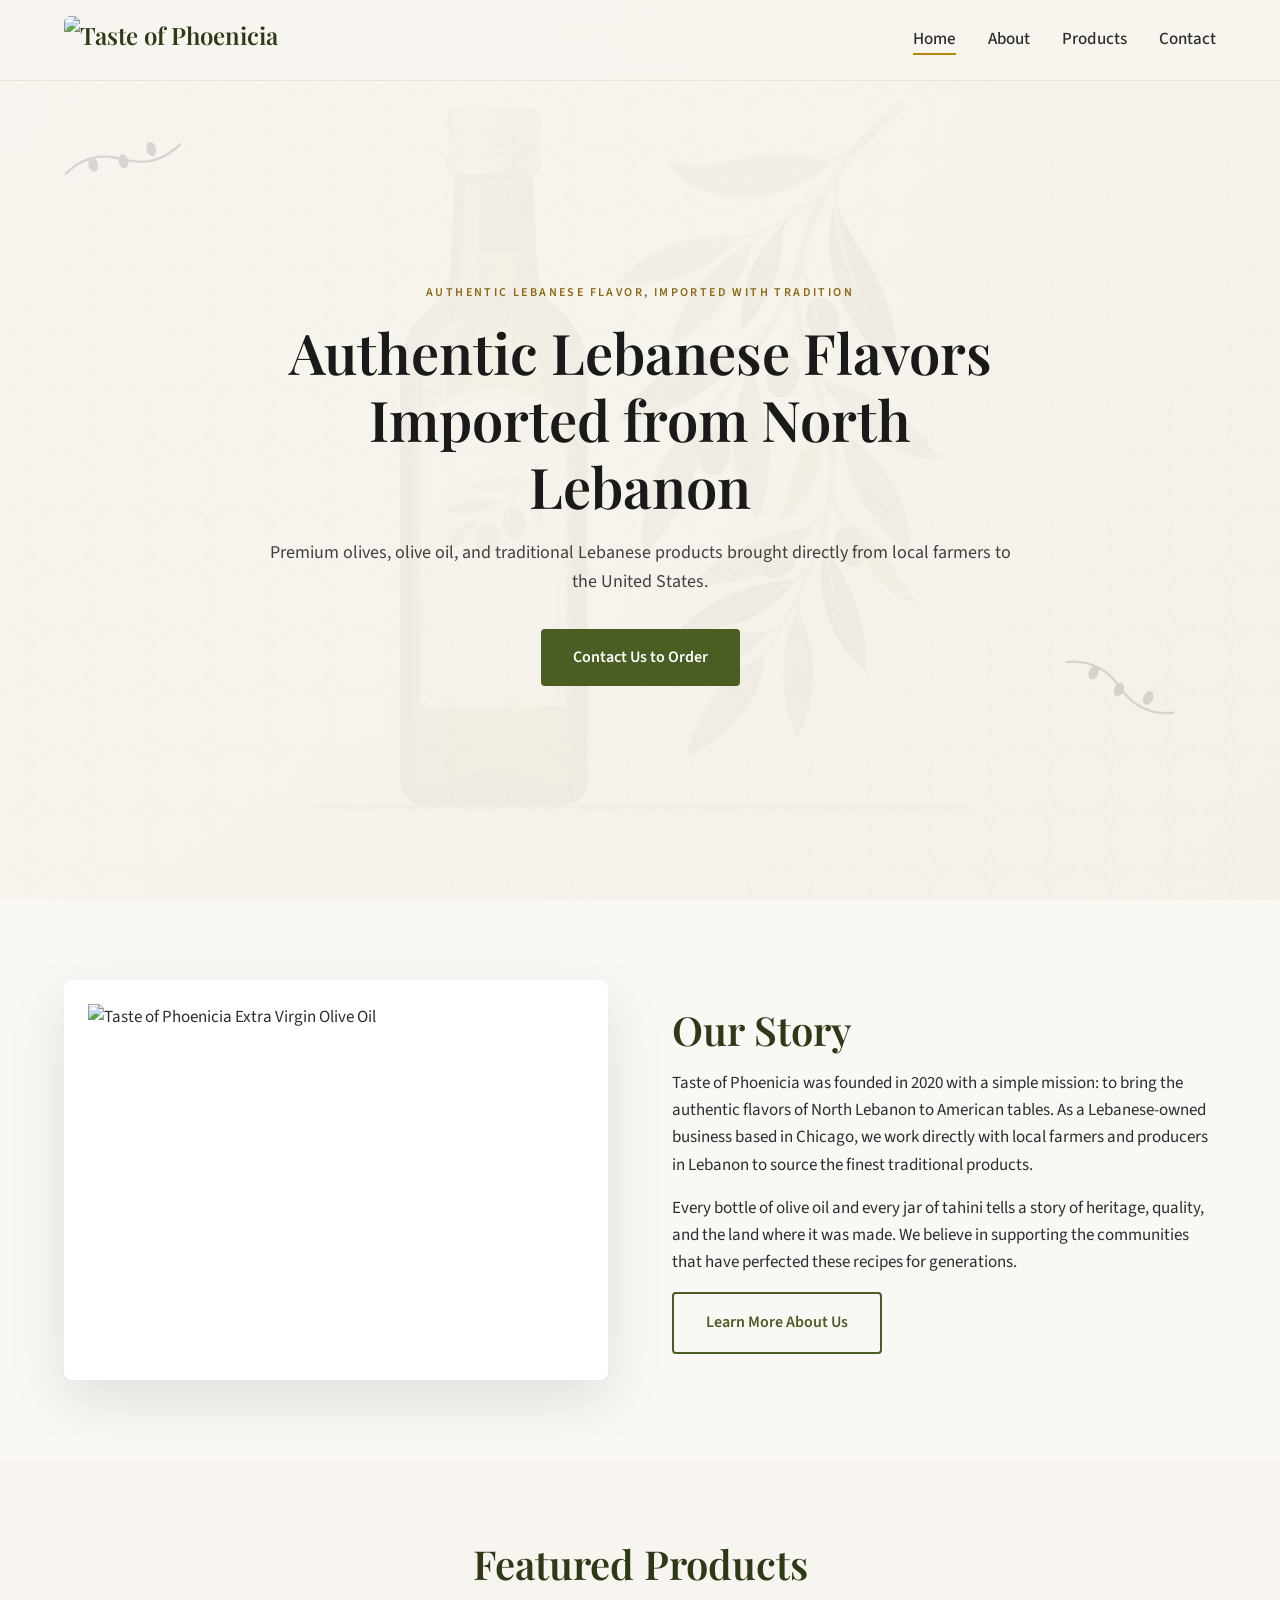
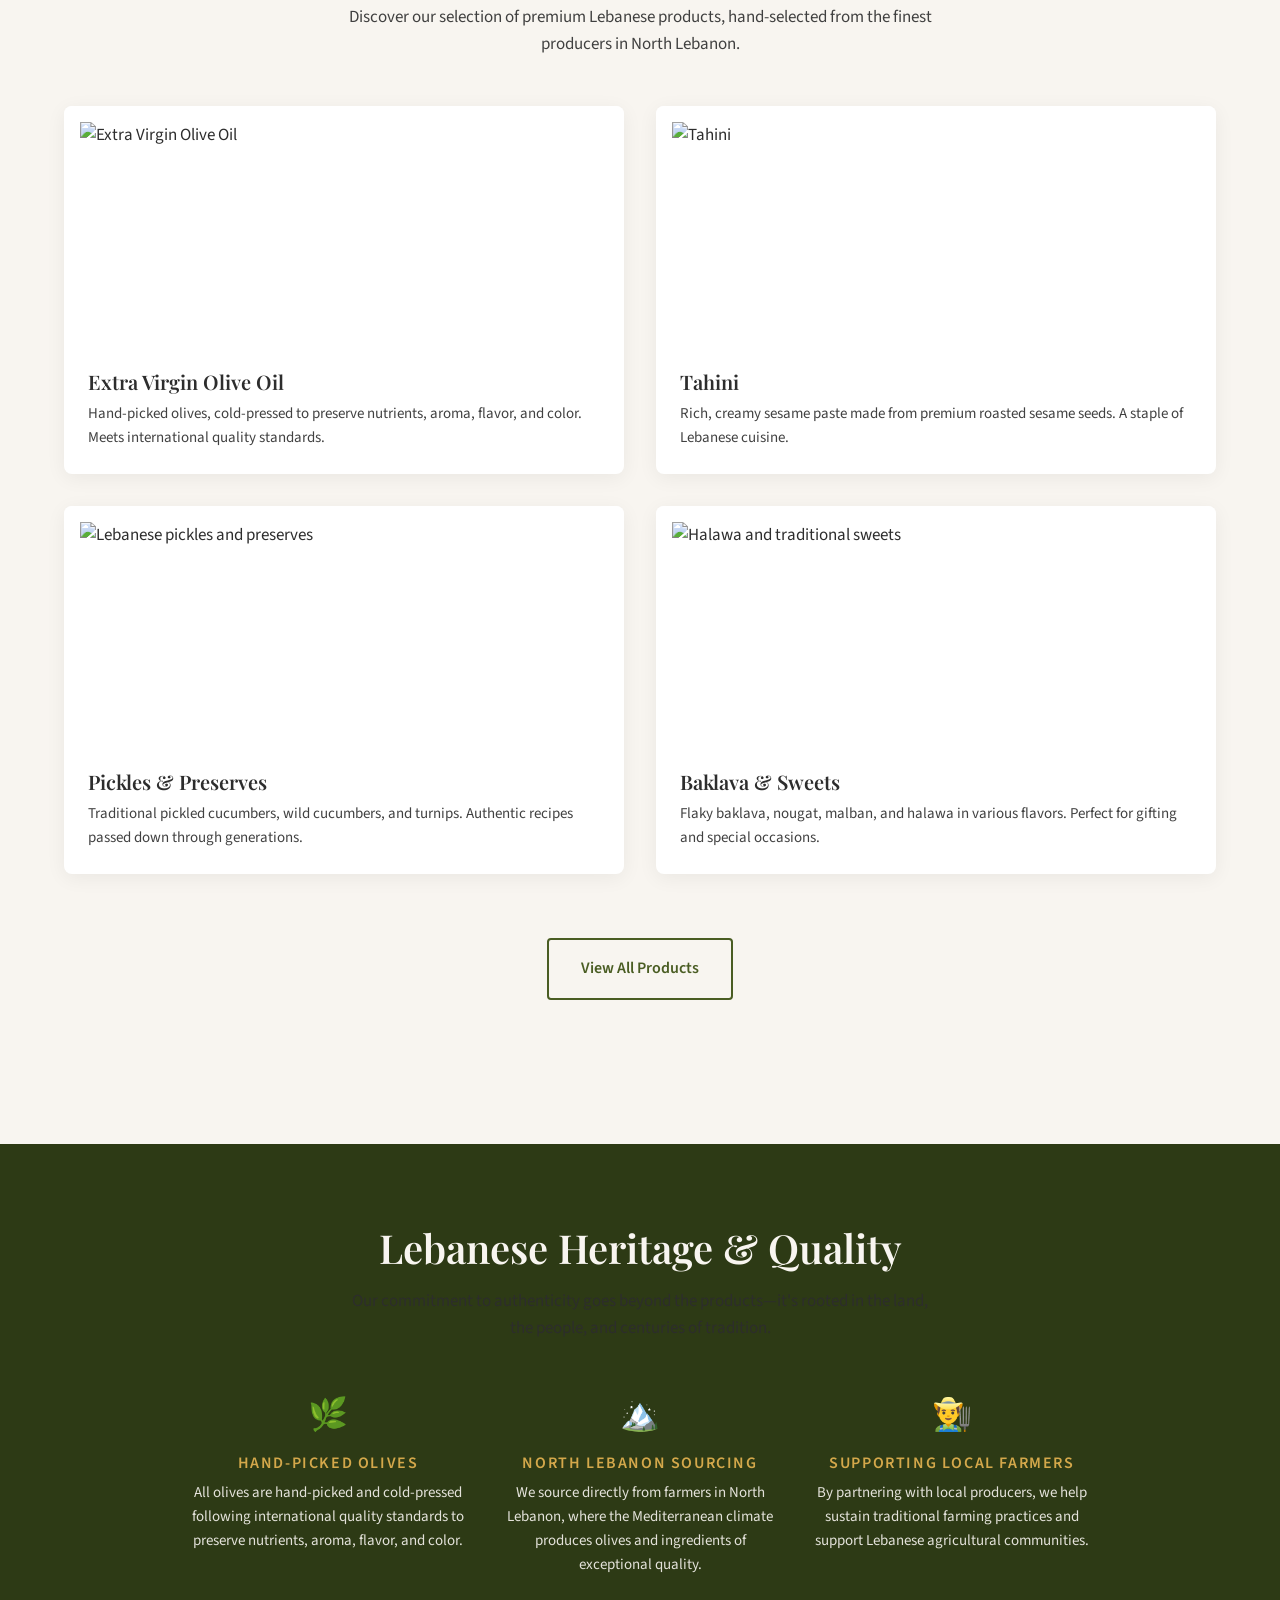
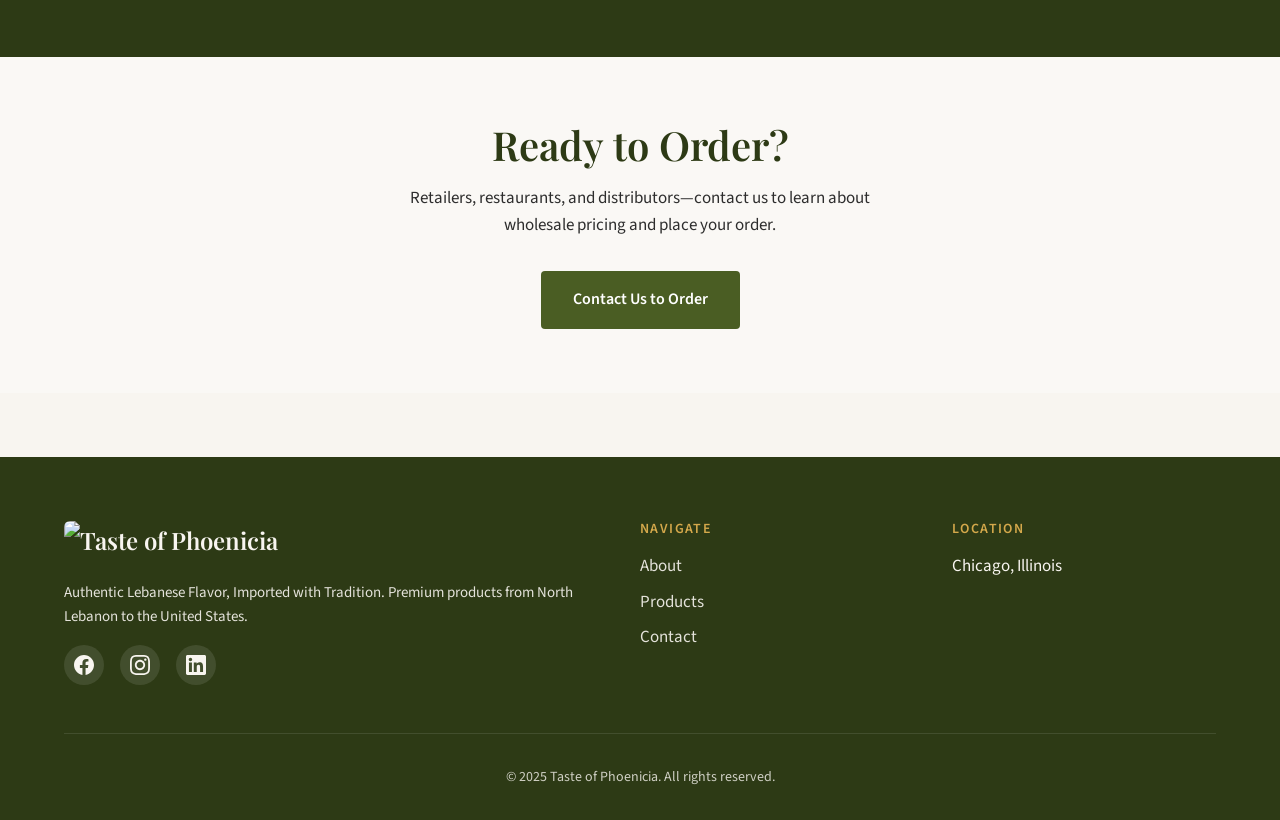
==== commit 4b16c0ee: "Update contact information, adjust product descriptions, and modify CSS styles for improved layout a" ====
--- a/index.html
+++ b/index.html
@@ -99,11 +99,11 @@
           </article>
           <article class="product-card">
             <div class="product-card-image">
-              <img src="images/products/halva-plain.jpg" alt="Halva and traditional sweets">
+              <img src="images/products/halva-plain.jpg" alt="Halawa and traditional sweets">
             </div>
             <div class="product-card-content">
               <h3>Baklava & Sweets</h3>
-              <p>Flaky baklava, nougat, malban, and halva in various flavors. Perfect for gifting and special occasions.</p>
+              <p>Flaky baklava, nougat, malban, and halawa in various flavors. Perfect for gifting and special occasions.</p>
             </div>
           </article>
         </div>
--- a/css/styles.css
+++ b/css/styles.css
@@ -338,7 +338,9 @@
 .about-preview-image img {
   width: 100%;
   height: 400px;
-  object-fit: cover;
+  object-fit: contain;
+  padding: 1.5rem;
+  background: #fff;
 }
 
 .about-preview-content h2 {
@@ -352,7 +354,7 @@
 /* Featured Products (Home page) */
 .products-grid {
   display: grid;
-  grid-template-columns: repeat(auto-fill, minmax(280px, 1fr));
+  grid-template-columns: repeat(2, 1fr);
   gap: 2rem;
 }
 
@@ -1097,7 +1099,7 @@
   }
   
   .products-grid {
-    grid-template-columns: 1fr;
+    grid-template-columns: 1fr 1fr;
   }
   
   .heritage-features {
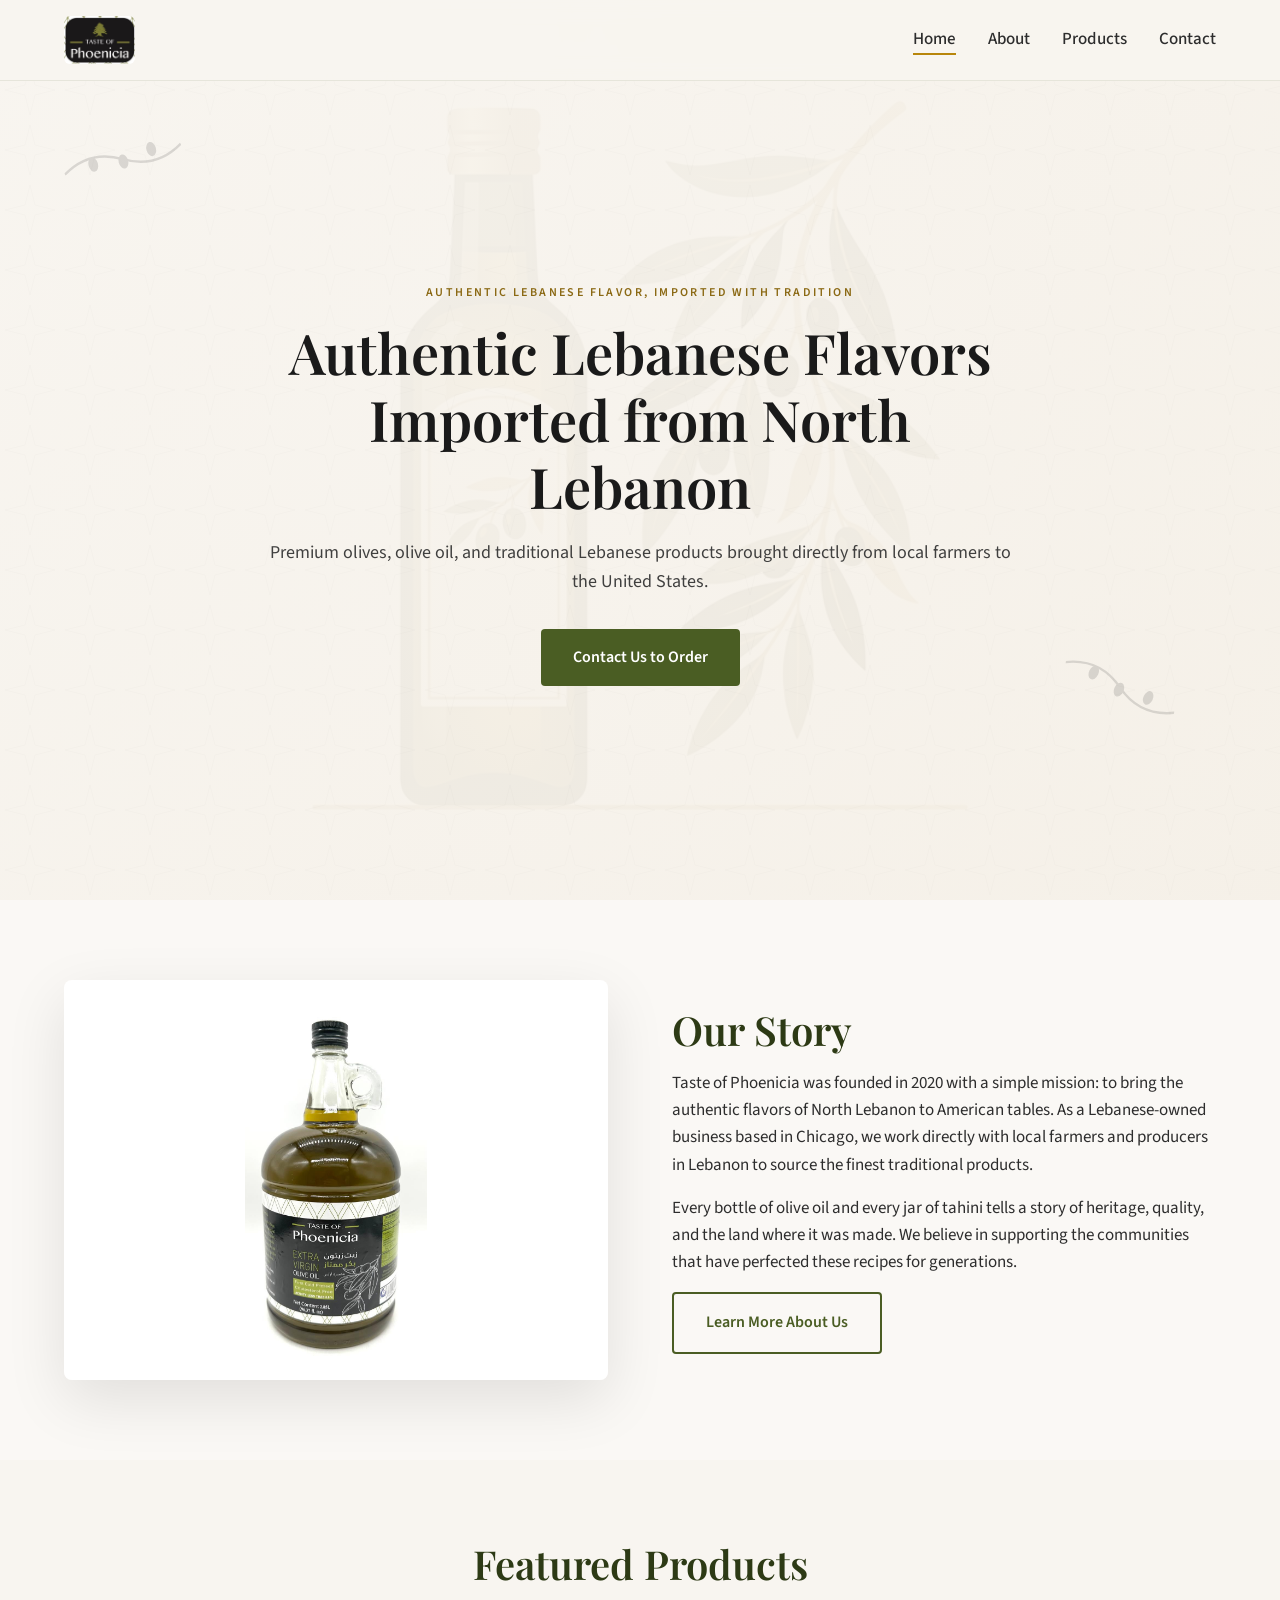
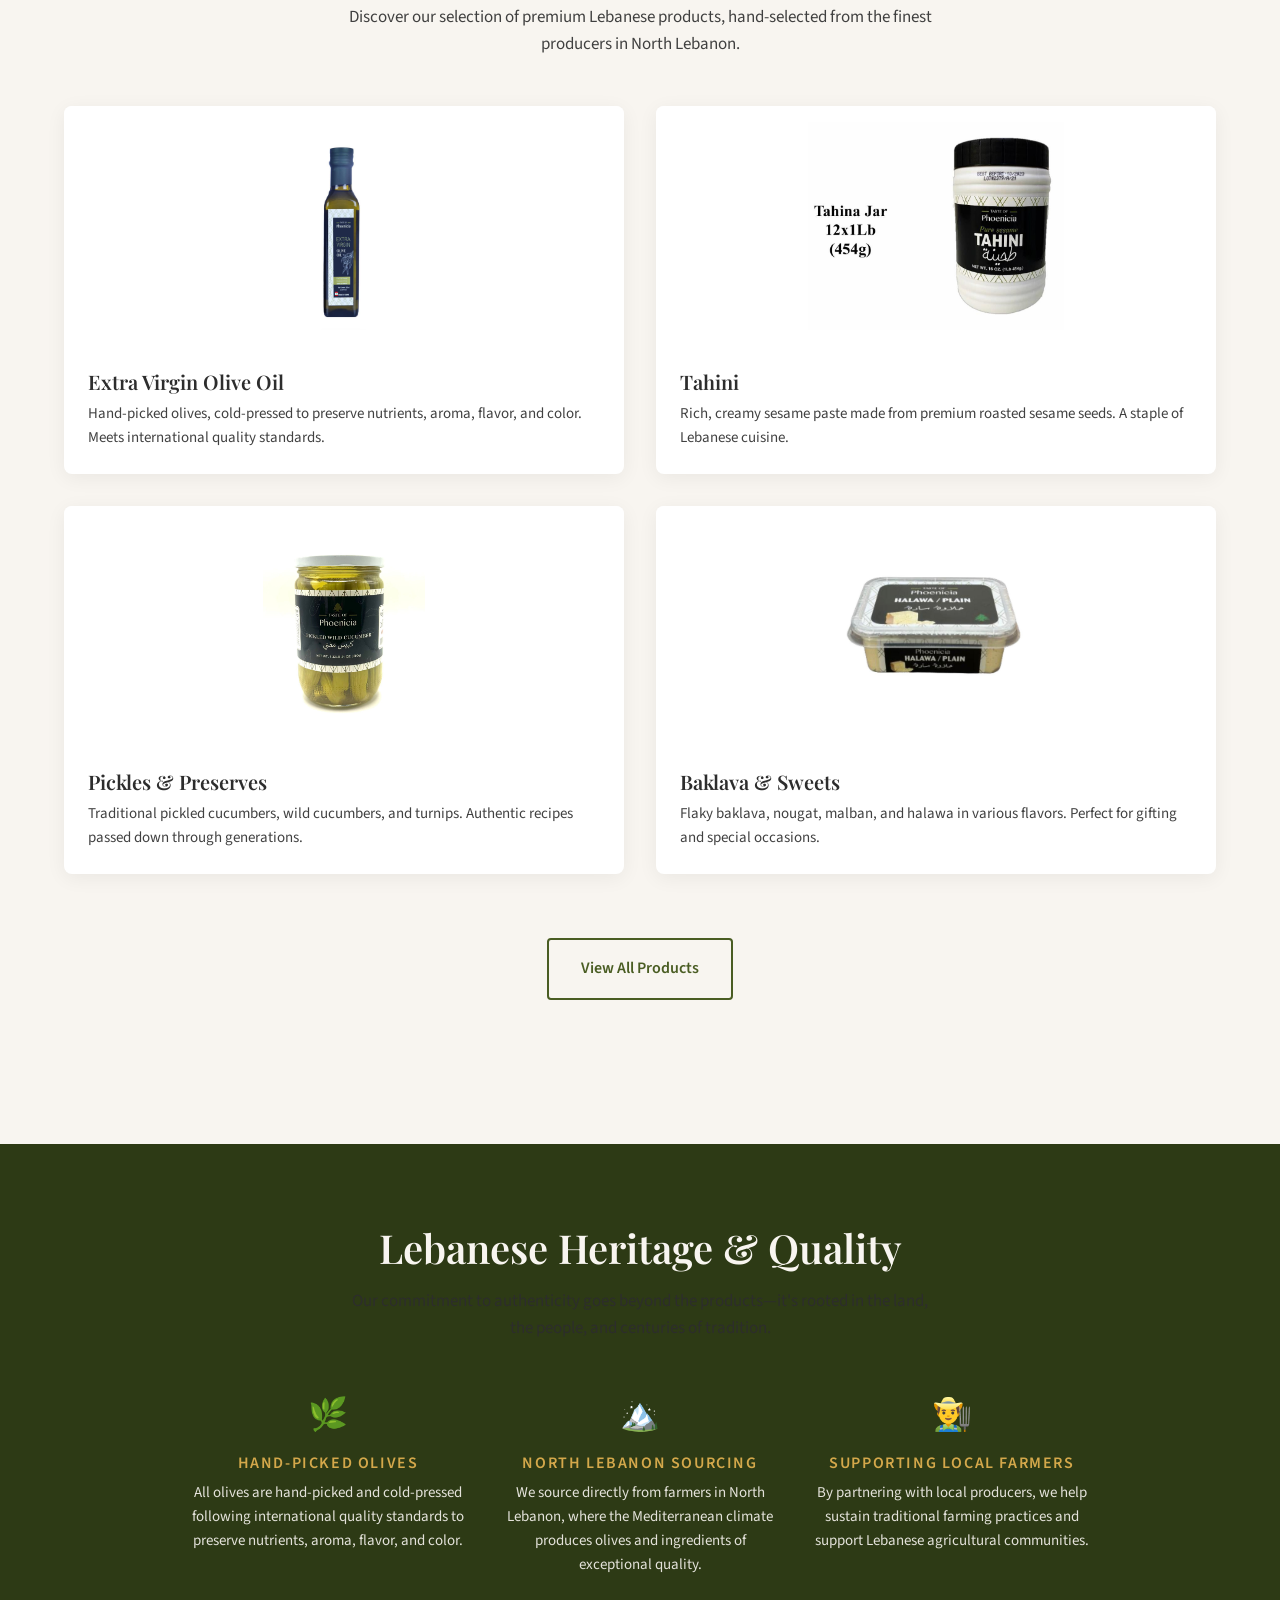
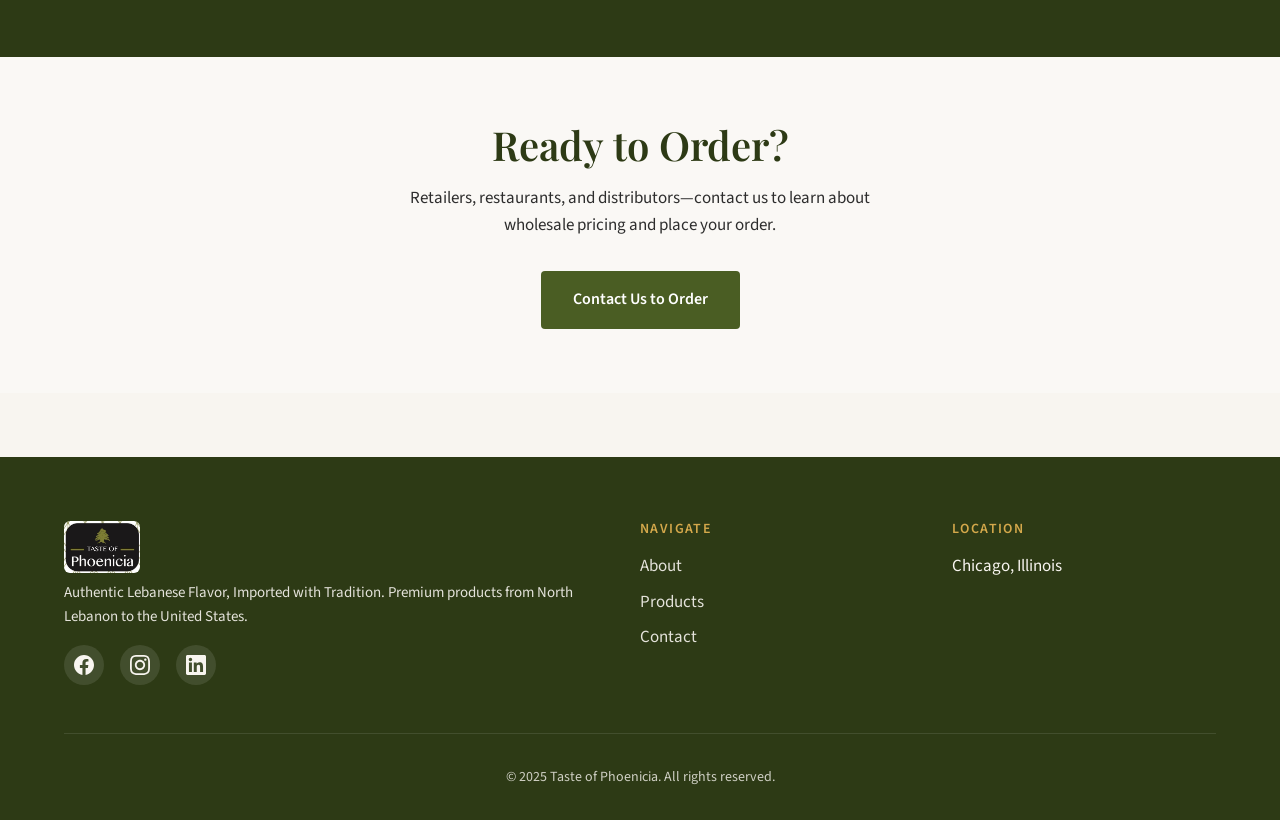
==== commit 81194a70: "Fix mobile: clamp product text to 2 lines, center footer logo, bust CSS cache" ====
--- a/index.html
+++ b/index.html
@@ -9,7 +9,7 @@
   <link rel="preconnect" href="https://fonts.gstatic.com" crossorigin>
   <link href="https://fonts.googleapis.com/css2?family=Playfair+Display:wght@400;500;600;700&family=Source+Sans+3:wght@400;500;600;700&display=swap" rel="stylesheet">
   <link rel="icon" type="image/svg+xml" href="favicon.svg">
-  <link rel="stylesheet" href="css/styles.css">
+  <link rel="stylesheet" href="css/styles.css?v=2">
 </head>
 <body>
   <header class="header" id="header">
--- a/css/styles.css
+++ b/css/styles.css
@@ -614,6 +614,39 @@
   pointer-events: auto;
 }
 
+/* Gallery Arrows */
+.gallery-arrow {
+  position: absolute;
+  top: 50%;
+  transform: translateY(-50%);
+  width: 32px;
+  height: 32px;
+  background: rgba(45, 58, 21, 0.75);
+  border: none;
+  border-radius: 50%;
+  color: white;
+  font-size: 1.25rem;
+  line-height: 1;
+  cursor: pointer;
+  display: flex;
+  align-items: center;
+  justify-content: center;
+  z-index: 3;
+  opacity: 0;
+  transition: opacity var(--transition), background var(--transition);
+}
+
+.product-card:hover .gallery-arrow {
+  opacity: 1;
+}
+
+.gallery-arrow:hover {
+  background: var(--gold);
+}
+
+.gallery-arrow-prev { left: 8px; }
+.gallery-arrow-next { right: 8px; }
+
 .gallery-expand {
   position: absolute;
   bottom: 10px;
@@ -1088,28 +1121,132 @@
   .nav-links.active {
     right: 0;
   }
-  
+
+  .section {
+    padding: 3rem 1.25rem;
+  }
+
+  .section-header {
+    margin-bottom: 2rem;
+  }
+
   .hero {
-    padding: 6rem 1.5rem 3rem;
-    background-position: center;
-  }
-  
+    min-height: auto;
+    padding: 5.5rem 1.25rem 2.5rem;
+  }
+
   .hero h1 {
-    font-size: 1.75rem;
-  }
-  
+    font-size: 1.6rem;
+    margin-bottom: 0.75rem;
+  }
+
+  .hero-badge {
+    font-size: 0.65rem;
+    letter-spacing: 0.15em;
+    margin-bottom: 0.75rem;
+  }
+
+  .hero-subheadline {
+    font-size: 0.95rem;
+    margin-bottom: 1.5rem;
+  }
+
+  .btn {
+    padding: 0.75rem 1.5rem;
+    font-size: 0.9rem;
+  }
+
+  .logo-img {
+    height: 38px;
+  }
+
+  .nav {
+    padding: 0.75rem 1rem;
+  }
+
+  .about-preview-image img {
+    height: 260px;
+    padding: 1rem;
+  }
+
   .products-grid {
     grid-template-columns: 1fr 1fr;
+    gap: 1rem;
+  }
+
+  .product-card-image {
+    height: 160px;
+  }
+
+  .product-card-content {
+    padding: 1rem;
+  }
+
+  .product-card-content h3 {
+    font-size: 1.05rem;
+  }
+
+  .product-card-content p {
+    font-size: 0.8rem;
+    display: -webkit-box;
+    -webkit-line-clamp: 2;
+    -webkit-box-orient: vertical;
+    overflow: hidden;
   }
   
   .heritage-features {
     flex-direction: column;
     align-items: center;
+    gap: 1.25rem;
+  }
+
+  .heritage-feature-icon {
+    font-size: 1.5rem;
+    margin-bottom: 0.4rem;
+  }
+
+  .heritage-feature p {
+    font-size: 0.85rem;
+  }
+
+  .cta-section {
+    padding: 2.5rem 1.25rem;
+  }
+
+  .page-hero {
+    padding: 5.5rem 1.25rem 2rem;
+  }
+
+  .page-hero p {
+    font-size: 1rem;
   }
   
+  .footer {
+    padding: 2.5rem 1.25rem 1.5rem;
+    margin-top: 2rem;
+  }
+
   .footer-content {
     grid-template-columns: 1fr;
     text-align: center;
+    gap: 1.5rem;
+    margin-bottom: 1.5rem;
+  }
+
+  .footer-brand .logo {
+    justify-content: center;
+  }
+
+  .footer-brand .logo-img {
+    height: 42px;
+  }
+
+  .footer-brand p {
+    font-size: 0.85rem;
+  }
+
+  .footer-bottom {
+    padding-top: 1.25rem;
   }
   
   .social-links {
@@ -1118,6 +1255,128 @@
 
   .products-catalog {
     grid-template-columns: 1fr 1fr;
+    gap: 1rem;
+  }
+
+  .gallery-main {
+    height: 180px;
+  }
+
+  .gallery-nav {
+    padding: 6px 0 10px;
+  }
+
+  .gallery-dot {
+    width: 7px;
+    height: 7px;
+  }
+
+  .product-card-info {
+    padding: 0.9rem 1rem 1rem;
+  }
+
+  .product-card-info h3 {
+    font-size: 0.95rem;
+  }
+
+  .product-card-info p {
+    font-size: 0.8rem;
+    line-height: 1.4;
+  }
+
+  .size-tag {
+    font-size: 0.6rem;
+    padding: 2px 7px;
+  }
+
+  .products-intro {
+    margin-bottom: 2rem;
+  }
+
+  .products-notice {
+    padding: 1rem 1.25rem;
+    margin-bottom: 2rem;
+    font-size: 0.9rem;
+  }
+
+  .about-story .highlight {
+    padding: 1.25rem;
+  }
+
+  .about-values {
+    gap: 1rem;
+    margin-top: 2rem;
+  }
+
+  .about-value {
+    padding: 1.25rem 1rem;
+  }
+
+  .contact-form {
+    padding: 1.5rem;
+  }
+
+  .lightbox-stage {
+    padding: 3.5rem 1rem 0.5rem;
+  }
+
+  .lightbox-prev { left: 0.5rem; }
+  .lightbox-next { right: 0.5rem; }
+
+  .lightbox-prev,
+  .lightbox-next {
+    width: 36px;
+    height: 36px;
+    font-size: 1.3rem;
+  }
+
+  .lightbox-thumb {
+    width: 40px;
+    height: 40px;
+  }
+
+  .gallery-arrow {
+    width: 28px;
+    height: 28px;
+    font-size: 1rem;
+    opacity: 0.8;
+  }
+
+  .gallery-expand {
+    width: 30px;
+    height: 30px;
+    opacity: 0.7;
+  }
+}
+
+@media (max-width: 480px) {
+  .hero h1 {
+    font-size: 1.4rem;
+  }
+
+  .hero-subheadline {
+    font-size: 0.875rem;
+  }
+
+  .products-grid {
+    grid-template-columns: 1fr;
+    gap: 1.25rem;
+  }
+
+  .product-card-image {
+    height: 200px;
+  }
+
+  .product-card-content {
+    padding: 1.1rem;
+  }
+
+  .product-card-content p {
+    font-size: 0.85rem;
+  }
+
+  .products-catalog {
+    grid-template-columns: 1fr;
     gap: 1.25rem;
   }
 
@@ -1125,36 +1384,11 @@
     height: 220px;
   }
 
-  .lightbox-stage {
-    padding: 3.5rem 1rem 0.5rem;
-  }
-
-  .lightbox-prev { left: 0.5rem; }
-  .lightbox-next { right: 0.5rem; }
-
-  .lightbox-prev,
-  .lightbox-next {
-    width: 38px;
-    height: 38px;
-    font-size: 1.4rem;
-  }
-
-  .lightbox-thumb {
-    width: 42px;
-    height: 42px;
-  }
-}
-
-@media (max-width: 480px) {
-  .products-catalog {
-    grid-template-columns: 1fr;
-  }
-
-  .gallery-main {
-    height: 260px;
-  }
-
   .product-card-info {
-    padding: 1rem 1.25rem 1.25rem;
-  }
-}
+    padding: 1rem 1.1rem 1.1rem;
+  }
+
+  .product-card-info p {
+    font-size: 0.82rem;
+  }
+}
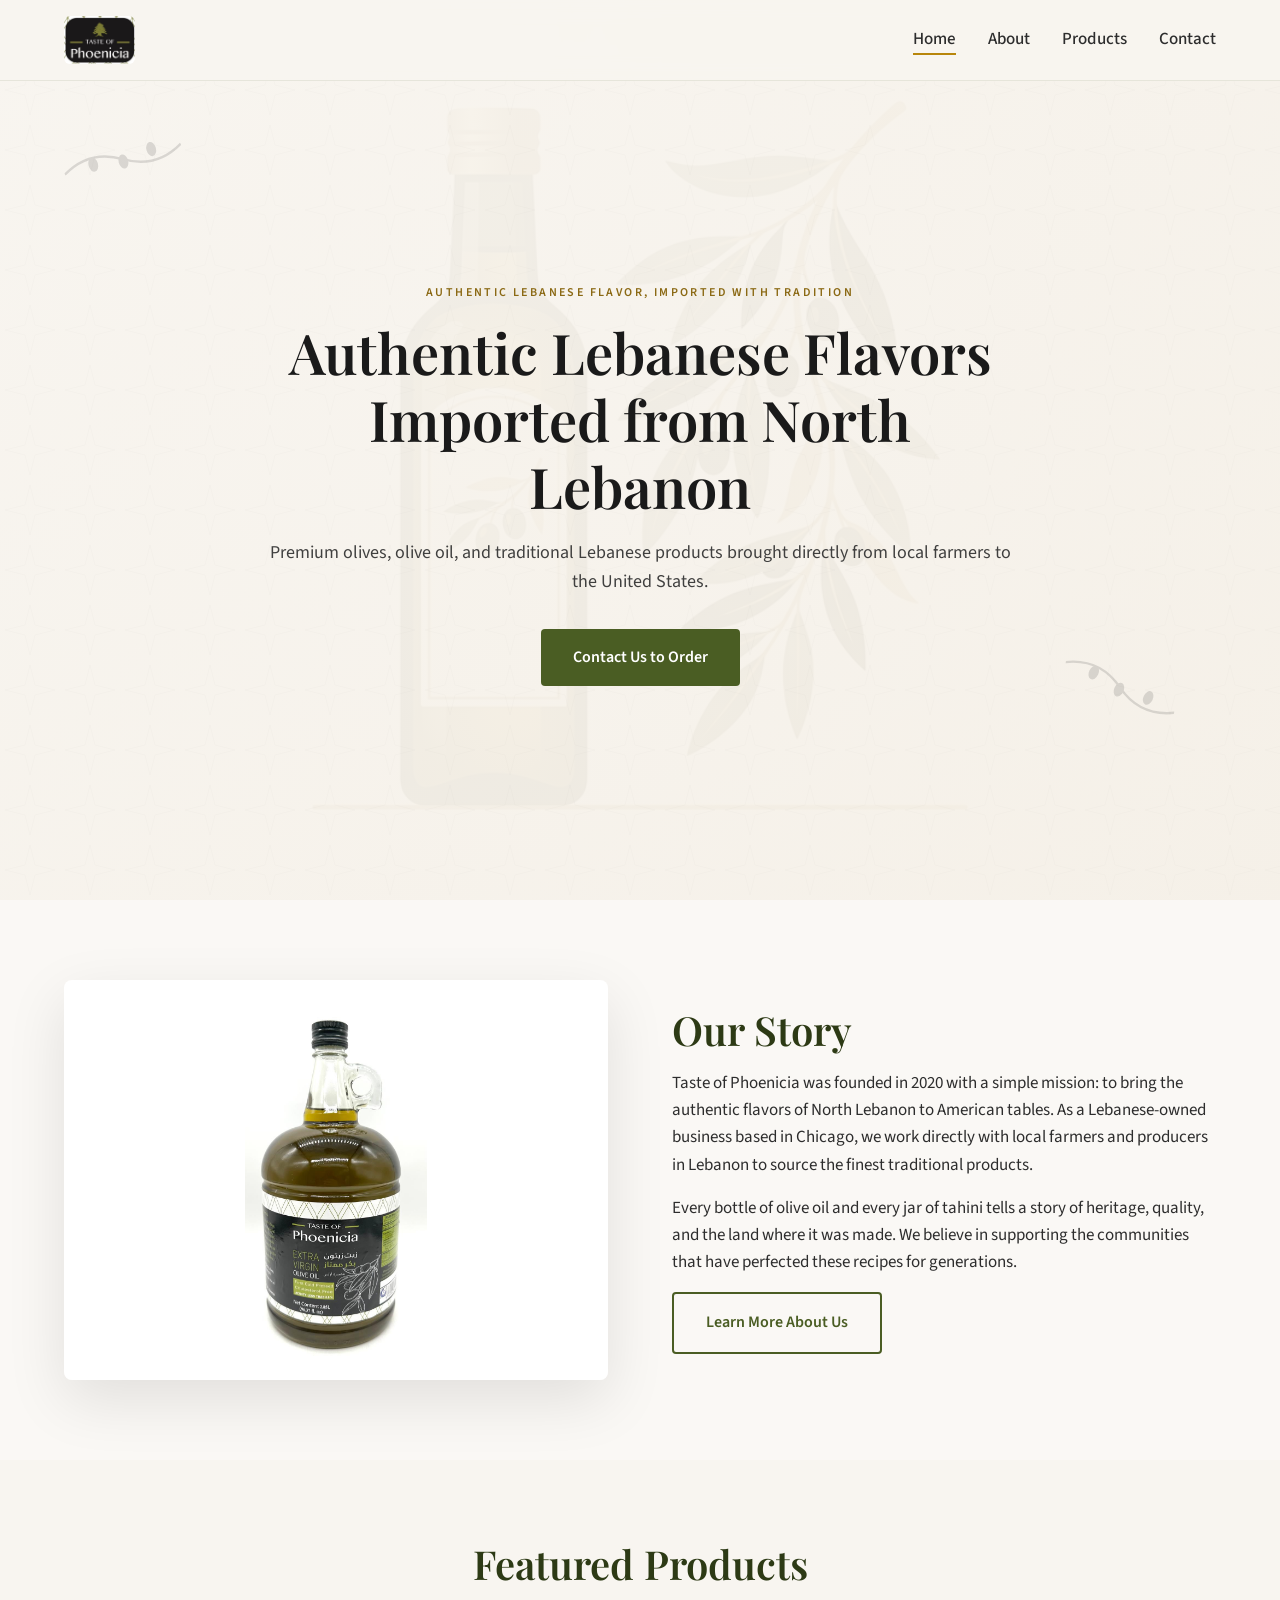
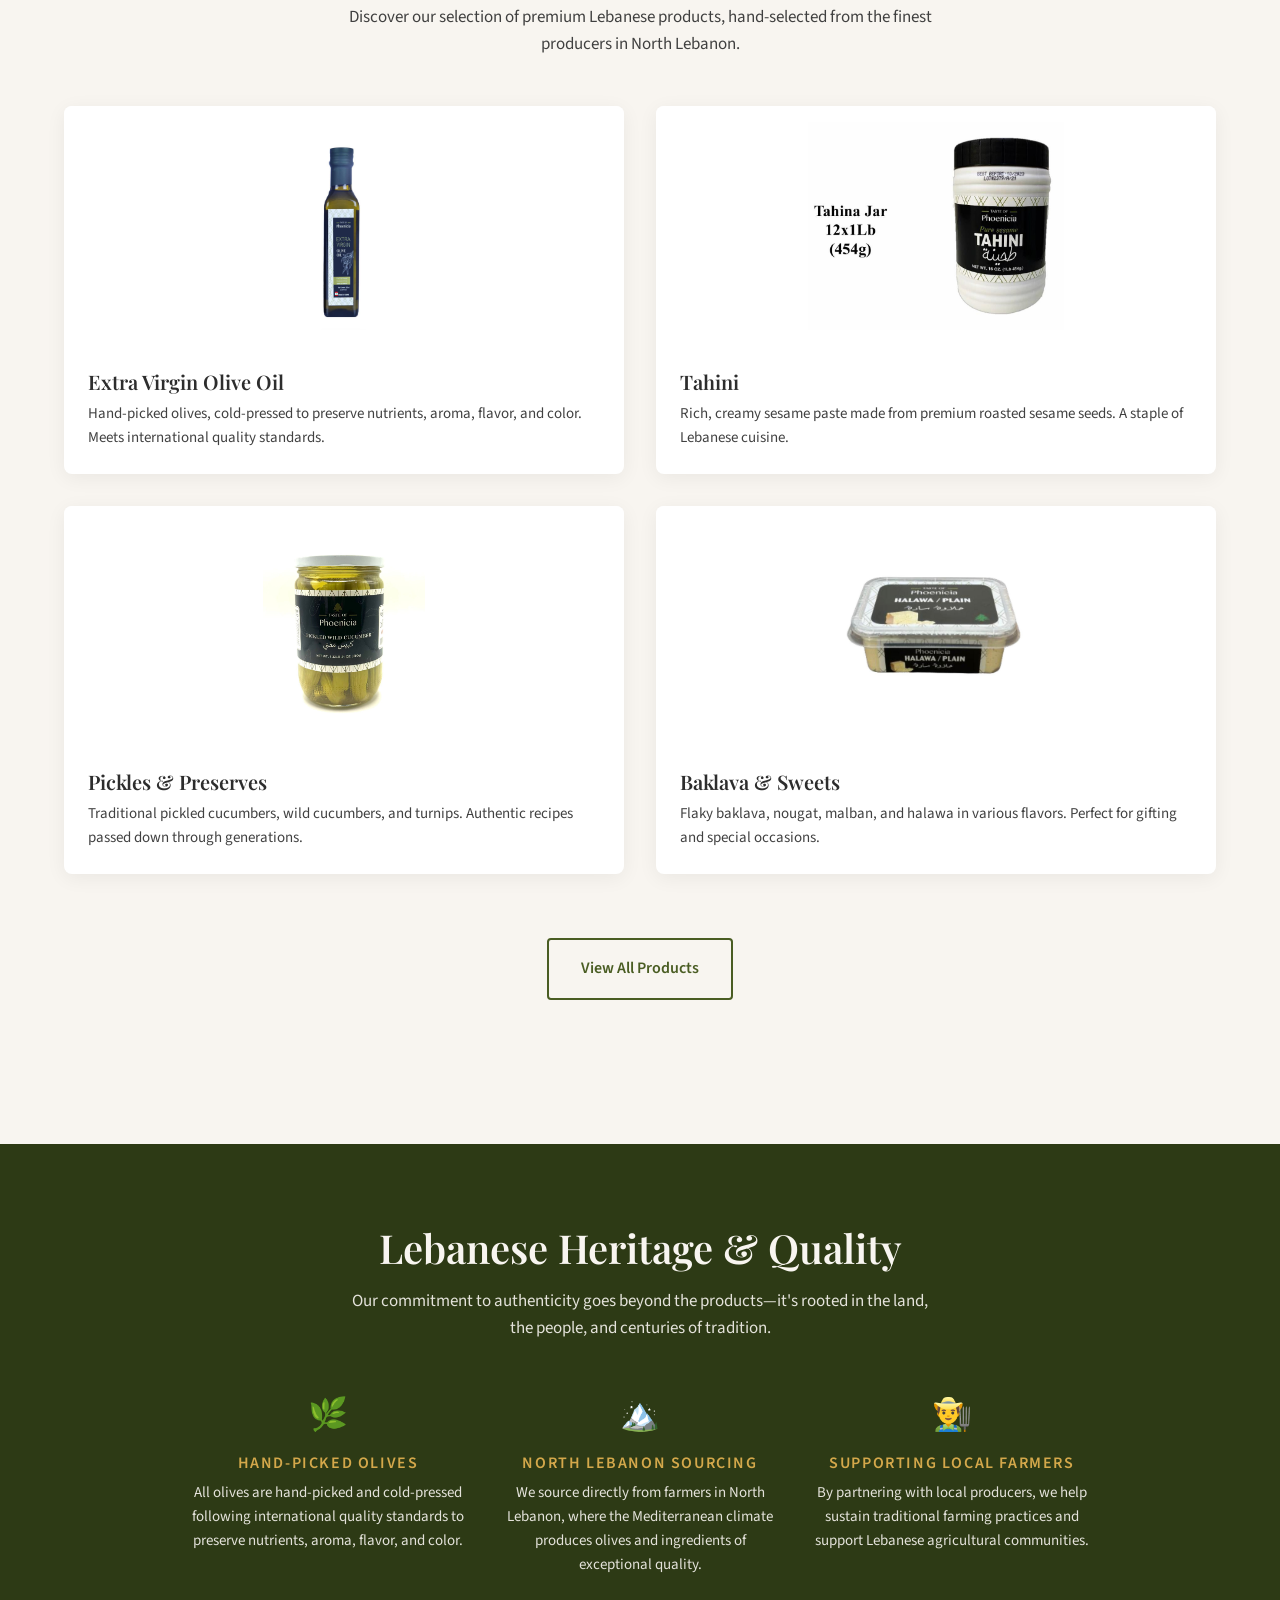
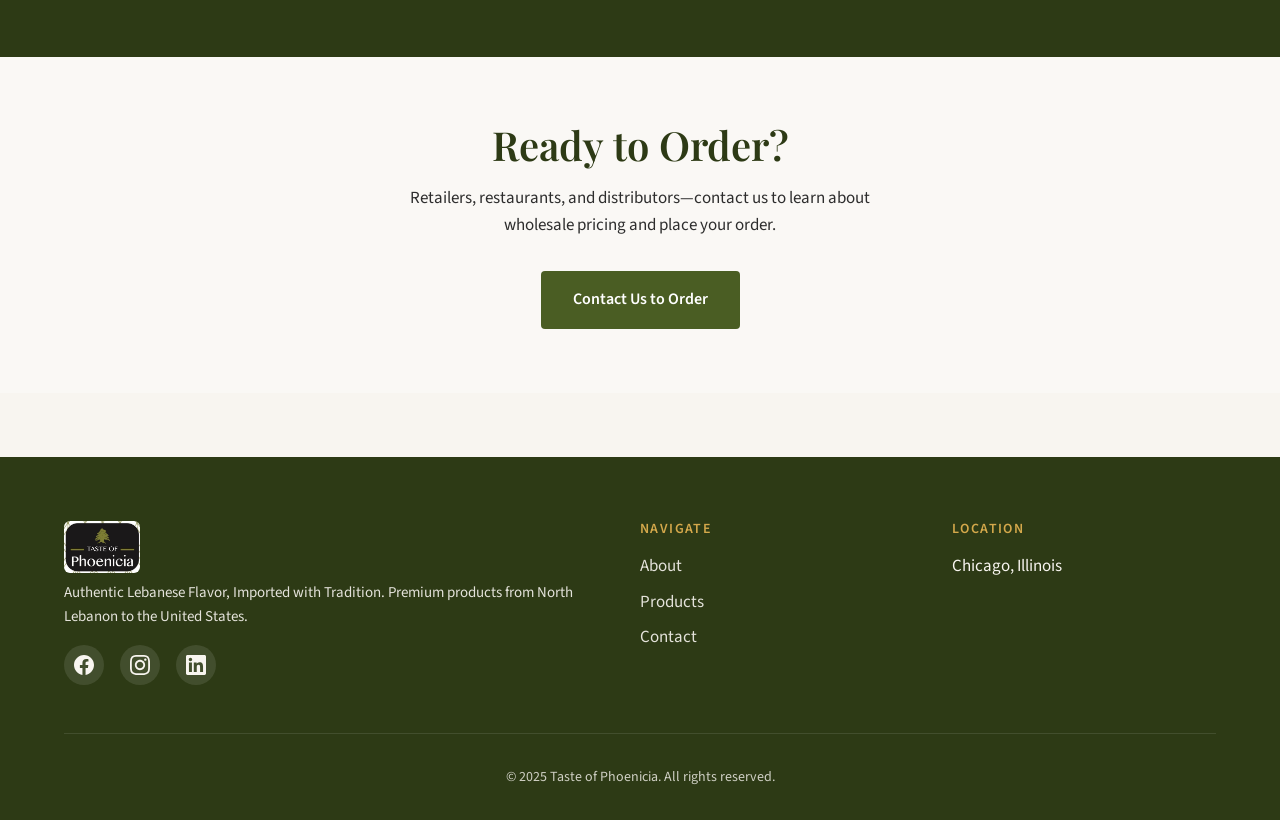
==== commit 5163f650: "Redesign mobile nav as clean dropdown, fit hero to one screen on phone" ====
--- a/index.html
+++ b/index.html
@@ -9,7 +9,7 @@
   <link rel="preconnect" href="https://fonts.gstatic.com" crossorigin>
   <link href="https://fonts.googleapis.com/css2?family=Playfair+Display:wght@400;500;600;700&family=Source+Sans+3:wght@400;500;600;700&display=swap" rel="stylesheet">
   <link rel="icon" type="image/svg+xml" href="favicon.svg">
-  <link rel="stylesheet" href="css/styles.css?v=2">
+  <link rel="stylesheet" href="css/styles.css?v=3">
 </head>
 <body>
   <header class="header" id="header">
--- a/css/styles.css
+++ b/css/styles.css
@@ -412,10 +412,12 @@
   color: var(--cream);
 }
 
-.heritage p {
+.heritage p,
+.heritage .section-header p {
   max-width: 700px;
   margin: 0 auto 2rem;
-  opacity: 0.95;
+  color: var(--cream);
+  opacity: 0.9;
 }
 
 .heritage-features {
@@ -1104,22 +1106,46 @@
   }
   
   .nav-links {
-    position: fixed;
-    top: 0;
-    right: -100%;
-    width: 80%;
-    max-width: 300px;
-    height: 100vh;
+    position: absolute;
+    top: 100%;
+    left: 0;
+    right: 0;
     background: var(--cream);
     flex-direction: column;
-    justify-content: center;
-    gap: 1.5rem;
-    transition: right var(--transition);
-    box-shadow: -5px 0 20px rgba(0, 0, 0, 0.1);
+    gap: 0;
+    padding: 0;
+    max-height: 0;
+    overflow: hidden;
+    transition: max-height 0.35s ease, box-shadow 0.35s ease;
+    box-shadow: none;
   }
   
   .nav-links.active {
-    right: 0;
+    max-height: 300px;
+    box-shadow: 0 8px 20px rgba(0, 0, 0, 0.08);
+  }
+
+  .nav-links li {
+    border-bottom: 1px solid rgba(74, 93, 35, 0.08);
+  }
+
+  .nav-links li:last-child {
+    border-bottom: none;
+  }
+
+  .nav-links a {
+    display: block;
+    padding: 0.85rem 1.5rem;
+    font-size: 0.95rem;
+  }
+
+  .nav-links a::after {
+    display: none;
+  }
+
+  .nav-links a.active {
+    color: var(--olive-green);
+    font-weight: 600;
   }
 
   .section {
@@ -1131,24 +1157,27 @@
   }
 
   .hero {
-    min-height: auto;
-    padding: 5.5rem 1.25rem 2.5rem;
+    min-height: 100svh;
+    padding: 4.5rem 1.25rem 2rem;
+    display: flex;
+    align-items: center;
   }
 
   .hero h1 {
-    font-size: 1.6rem;
-    margin-bottom: 0.75rem;
+    font-size: 1.5rem;
+    margin-bottom: 0.6rem;
   }
 
   .hero-badge {
-    font-size: 0.65rem;
+    font-size: 0.6rem;
     letter-spacing: 0.15em;
-    margin-bottom: 0.75rem;
+    margin-bottom: 0.6rem;
   }
 
   .hero-subheadline {
-    font-size: 0.95rem;
-    margin-bottom: 1.5rem;
+    font-size: 0.9rem;
+    margin-bottom: 1.25rem;
+    line-height: 1.5;
   }
 
   .btn {
